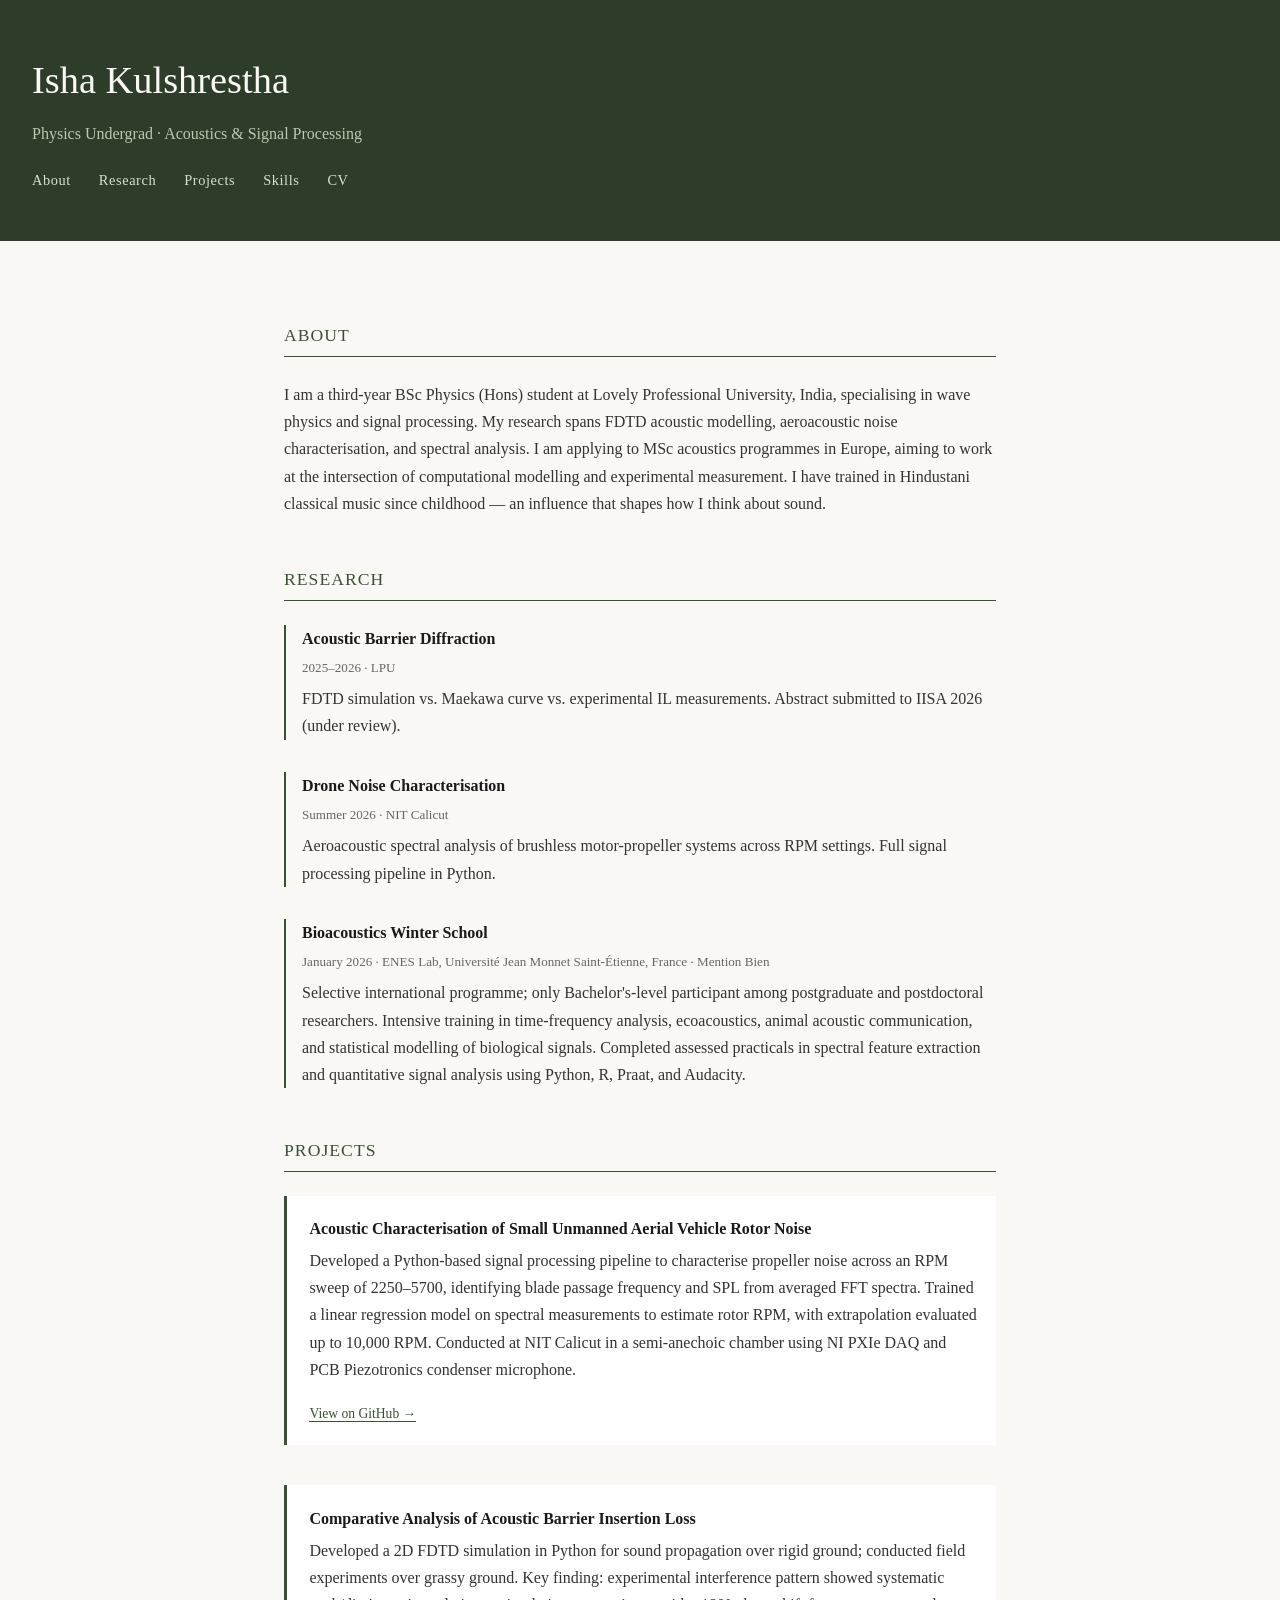
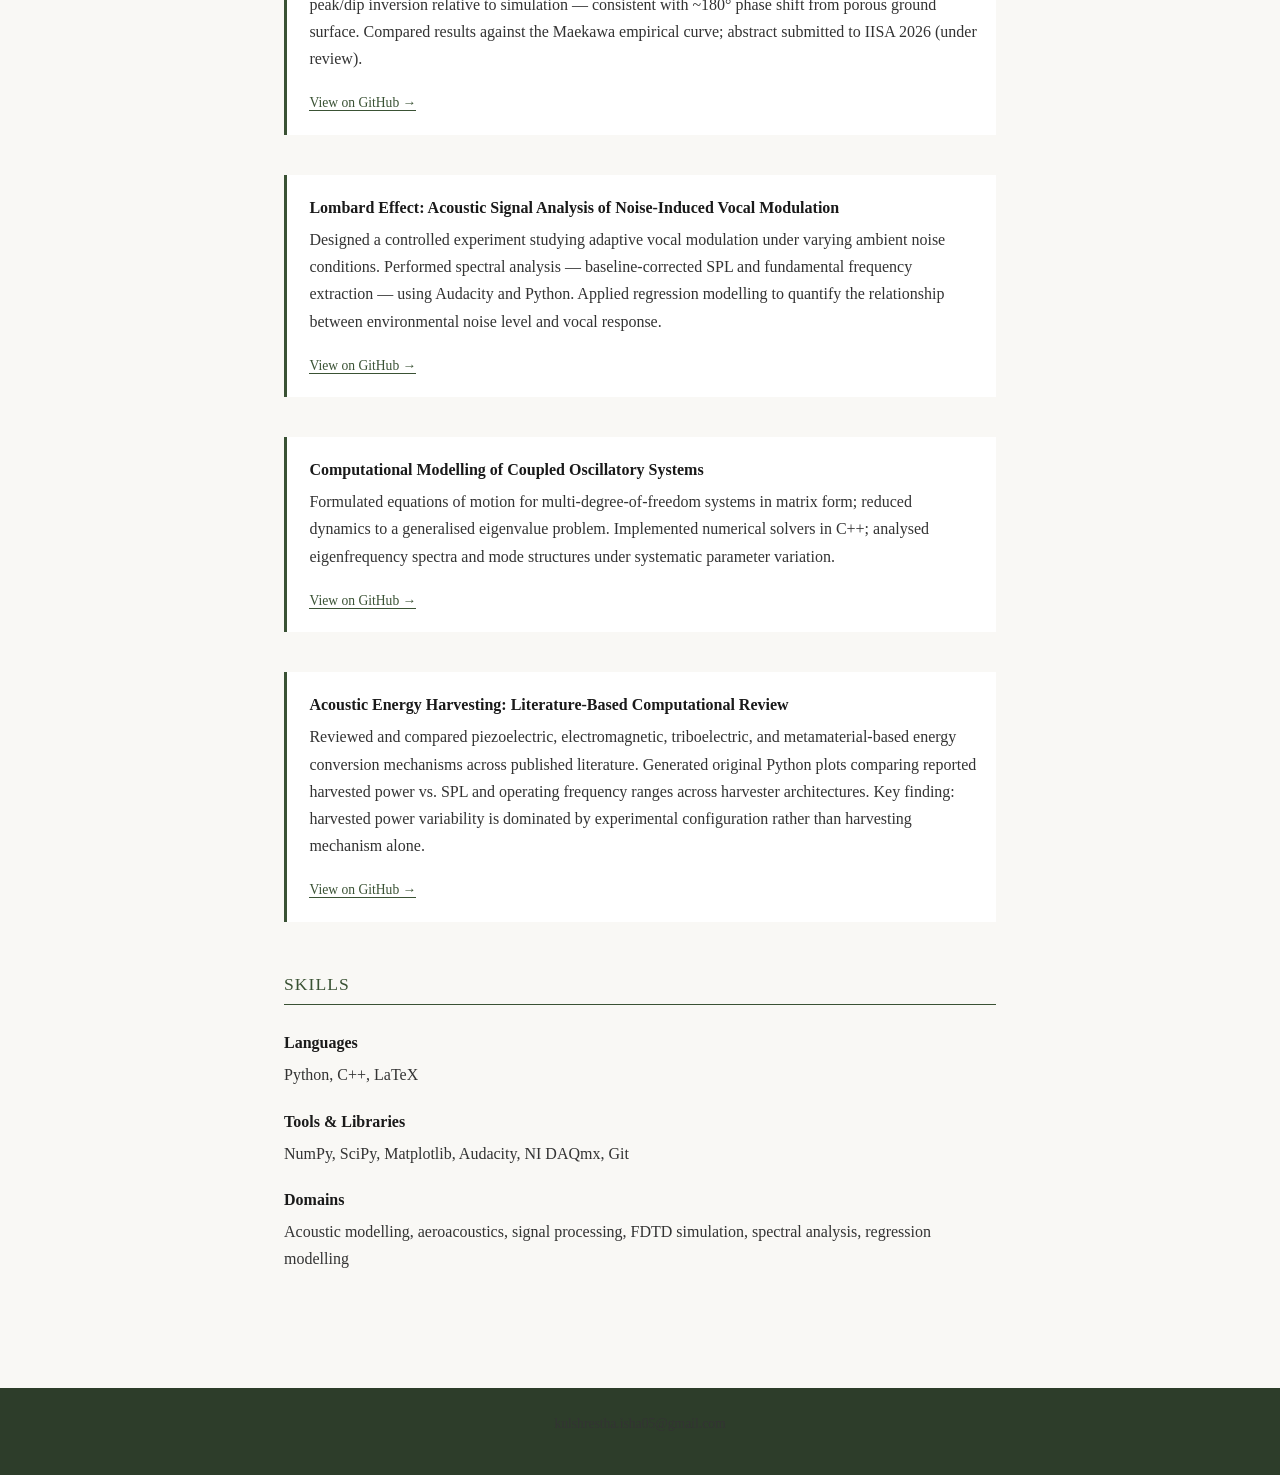
==== index.html @ 74740069 "initial portfolio" ====
<!DOCTYPE html>
<html lang="en">
<head>
  <meta charset="UTF-8">
  <meta name="viewport" content="width=device-width, initial-scale=1.0">
  <title>Isha Kulshrestha</title>
  <link rel="stylesheet" href="style.css">
</head>
<body>

  <header id="hero">
    <h1>Isha Kulshrestha</h1>
    <p>Physics Undergrad · Acoustics & Signal Processing</p>
    <nav>
      <a href="#about">About</a>
      <a href="#research">Research</a>
      <a href="#projects">Projects</a>
      <a href="#skills">Skills</a>
      <a href="assets/CV.pdf" target="_blank">CV</a>
    </nav>
  </header>

  <main>

    <section id="about">
      <h2>About</h2>
      <p>I am a third-year BSc Physics (Hons) student at Lovely Professional University, India, specialising in wave physics and signal processing. My research spans FDTD acoustic modelling, aeroacoustic noise characterisation, and spectral analysis. I am applying to MSc acoustics programmes in Europe, aiming to work at the intersection of computational modelling and experimental measurement. I have trained in Hindustani classical music since childhood — an influence that shapes how I think about sound.</p>
    </section>

    <section id="research">
      <h2>Research</h2>

      <div class="research-item">
        <h3>Acoustic Barrier Diffraction</h3>
        <p class="meta">2025–2026 · LPU</p>
        <p>FDTD simulation vs. Maekawa curve vs. experimental IL measurements. Abstract submitted to IISA 2026 (under review).</p>
      </div>

      <div class="research-item">
        <h3>Drone Noise Characterisation</h3>
        <p class="meta">Summer 2026 · NIT Calicut</p>
        <p>Aeroacoustic spectral analysis of brushless motor-propeller systems across RPM settings. Full signal processing pipeline in Python.</p>
      </div>

      <div class="research-item">
        <h3>Bioacoustics Winter School</h3>
        <p class="meta">January 2026 · ENES Lab, Université Jean Monnet Saint-Étienne, France · Mention Bien</p>
        <p>Selective international programme; only Bachelor's-level participant among postgraduate and postdoctoral researchers. Intensive training in time-frequency analysis, ecoacoustics, animal acoustic communication, and statistical modelling of biological signals. Completed assessed practicals in spectral feature extraction and quantitative signal analysis using Python, R, Praat, and Audacity.</p>
      </div>

    </section>

    <section id="projects">
      <h2>Projects</h2>

      <div class="project-card">
        <h3>Acoustic Characterisation of Small Unmanned Aerial Vehicle Rotor Noise</h3>
        <p>Developed a Python-based signal processing pipeline to characterise propeller noise across an RPM sweep of 2250–5700, identifying blade passage frequency and SPL from averaged FFT spectra. Trained a linear regression model on spectral measurements to estimate rotor RPM, with extrapolation evaluated up to 10,000 RPM. Conducted at NIT Calicut in a semi-anechoic chamber using NI PXIe DAQ and PCB Piezotronics condenser microphone.</p>
        <a href="https://github.com/IshaK-2006/drone_noise_assessment" target="_blank">View on GitHub →</a>
      </div>

      <div class="project-card">
        <h3>Comparative Analysis of Acoustic Barrier Insertion Loss</h3>
        <p>Developed a 2D FDTD simulation in Python for sound propagation over rigid ground; conducted field experiments over grassy ground. Key finding: experimental interference pattern showed systematic peak/dip inversion relative to simulation — consistent with ~180° phase shift from porous ground surface. Compared results against the Maekawa empirical curve; abstract submitted to IISA 2026 (under review).</p>
        <a href="https://github.com/IshaK-2006/Acoustic-Barrier-Diffraction" target="_blank">View on GitHub →</a>
      </div>

      <div class="project-card">
        <h3>Lombard Effect: Acoustic Signal Analysis of Noise-Induced Vocal Modulation</h3>
        <p>Designed a controlled experiment studying adaptive vocal modulation under varying ambient noise conditions. Performed spectral analysis — baseline-corrected SPL and fundamental frequency extraction — using Audacity and Python. Applied regression modelling to quantify the relationship between environmental noise level and vocal response.</p>
        <a href="https://github.com/IshaK-2006/lombard-effect" target="_blank">View on GitHub →</a>
      </div>

      <div class="project-card">
        <h3>Computational Modelling of Coupled Oscillatory Systems</h3>
        <p>Formulated equations of motion for multi-degree-of-freedom systems in matrix form; reduced dynamics to a generalised eigenvalue problem. Implemented numerical solvers in C++; analysed eigenfrequency spectra and mode structures under systematic parameter variation.</p>
        <a href="https://github.com/IshaK-2006/small_oscillations" target="_blank">View on GitHub →</a>
      </div>

      <div class="project-card">
        <h3>Acoustic Energy Harvesting: Literature-Based Computational Review</h3>
        <p>Reviewed and compared piezoelectric, electromagnetic, triboelectric, and metamaterial-based energy conversion mechanisms across published literature. Generated original Python plots comparing reported harvested power vs. SPL and operating frequency ranges across harvester architectures. Key finding: harvested power variability is dominated by experimental configuration rather than harvesting mechanism alone.</p>
        <a href="https://github.com/IshaK-2006/acoustic_energy_harvesting" target="_blank">View on GitHub →</a>
      </div>

    </section>

    <section id="skills">
      <h2>Skills</h2>

      <div class="skill-group">
        <h3>Languages</h3>
        <p>Python, C++, LaTeX</p>
      </div>

      <div class="skill-group">
        <h3>Tools & Libraries</h3>
        <p>NumPy, SciPy, Matplotlib, Audacity, NI DAQmx, Git</p>
      </div>

      <div class="skill-group">
        <h3>Domains</h3>
        <p>Acoustic modelling, aeroacoustics, signal processing, FDTD simulation, spectral analysis, regression modelling</p>
      </div>

    </section>

  </main>

  <footer id="contact">
    <p>kulshrestha.isha05@gmail.com</p>
  </footer>

</body>
</html>
---- style.css ----
* {
  margin: 0;
  padding: 0;
  box-sizing: border-box;
}

body {
  font-family: 'Georgia', serif;
  color: #1a1a1a;
  background-color: #f9f8f5;
  line-height: 1.7;
}

/* HERO */
header#hero {
  background-color: #2d3d2a;
  color: #f9f8f5;
  padding: 3rem 2rem;
}

header#hero h1 {
  font-size: 2.4rem;
  font-weight: normal;
  margin-bottom: 0.4rem;
  color: #f9f8f5;
}

header#hero p {
  color: #b8c9b0;
  font-size: 1rem;
  margin-bottom: 1.2rem;
}

nav a {
  margin-right: 1.5rem;
  text-decoration: none;
  color: #d4e2cc;
  font-size: 0.9rem;
  letter-spacing: 0.04em;
}

nav a:hover {
  color: #ffffff;
}

/* MAIN CONTENT */
main {
  max-width: 760px;
  margin: 0 auto;
  padding: 2rem 1.5rem;
}

h2 {
  font-size: 1.1rem;
  font-weight: normal;
  color: #3a5234;
  letter-spacing: 0.06em;
  text-transform: uppercase;
  margin-bottom: 1.5rem;
  margin-top: 3rem;
  padding-bottom: 0.3rem;
  border-bottom: 1px solid #3a5234;
}

h3 {
  font-size: 1rem;
  font-weight: bold;
  color: #1a1a1a;
  margin-bottom: 0.3rem;
}

p {
  color: #333;
  margin-bottom: 1rem;
}

/* RESEARCH */
.research-item {
  margin-bottom: 2rem;
  padding-left: 1rem;
  border-left: 2px solid #3a5234;
}

.meta {
  font-size: 0.82rem;
  color: #666;
  margin-bottom: 0.4rem;
}

/* PROJECTS */
.project-card {
  margin-bottom: 2.5rem;
  padding: 1.2rem 1.2rem 1.2rem 1.4rem;
  border-left: 3px solid #3a5234;
  background-color: #ffffff;
}

.project-card a {
  font-size: 0.85rem;
  color: #3a5234;
  text-decoration: none;
  border-bottom: 1px solid #3a5234;
}

.project-card a:hover {
  color: #2d3d2a;
}

/* SKILLS */
.skill-group {
  margin-bottom: 1.2rem;
}

/* FOOTER */
footer {
  background-color: #2d3d2a;
  color: #b8c9b0;
  text-align: center;
  padding: 1.5rem;
  font-size: 0.85rem;
  margin-top: 4rem;
}

footer a {
  color: #d4e2cc;
  text-decoration: none;
}
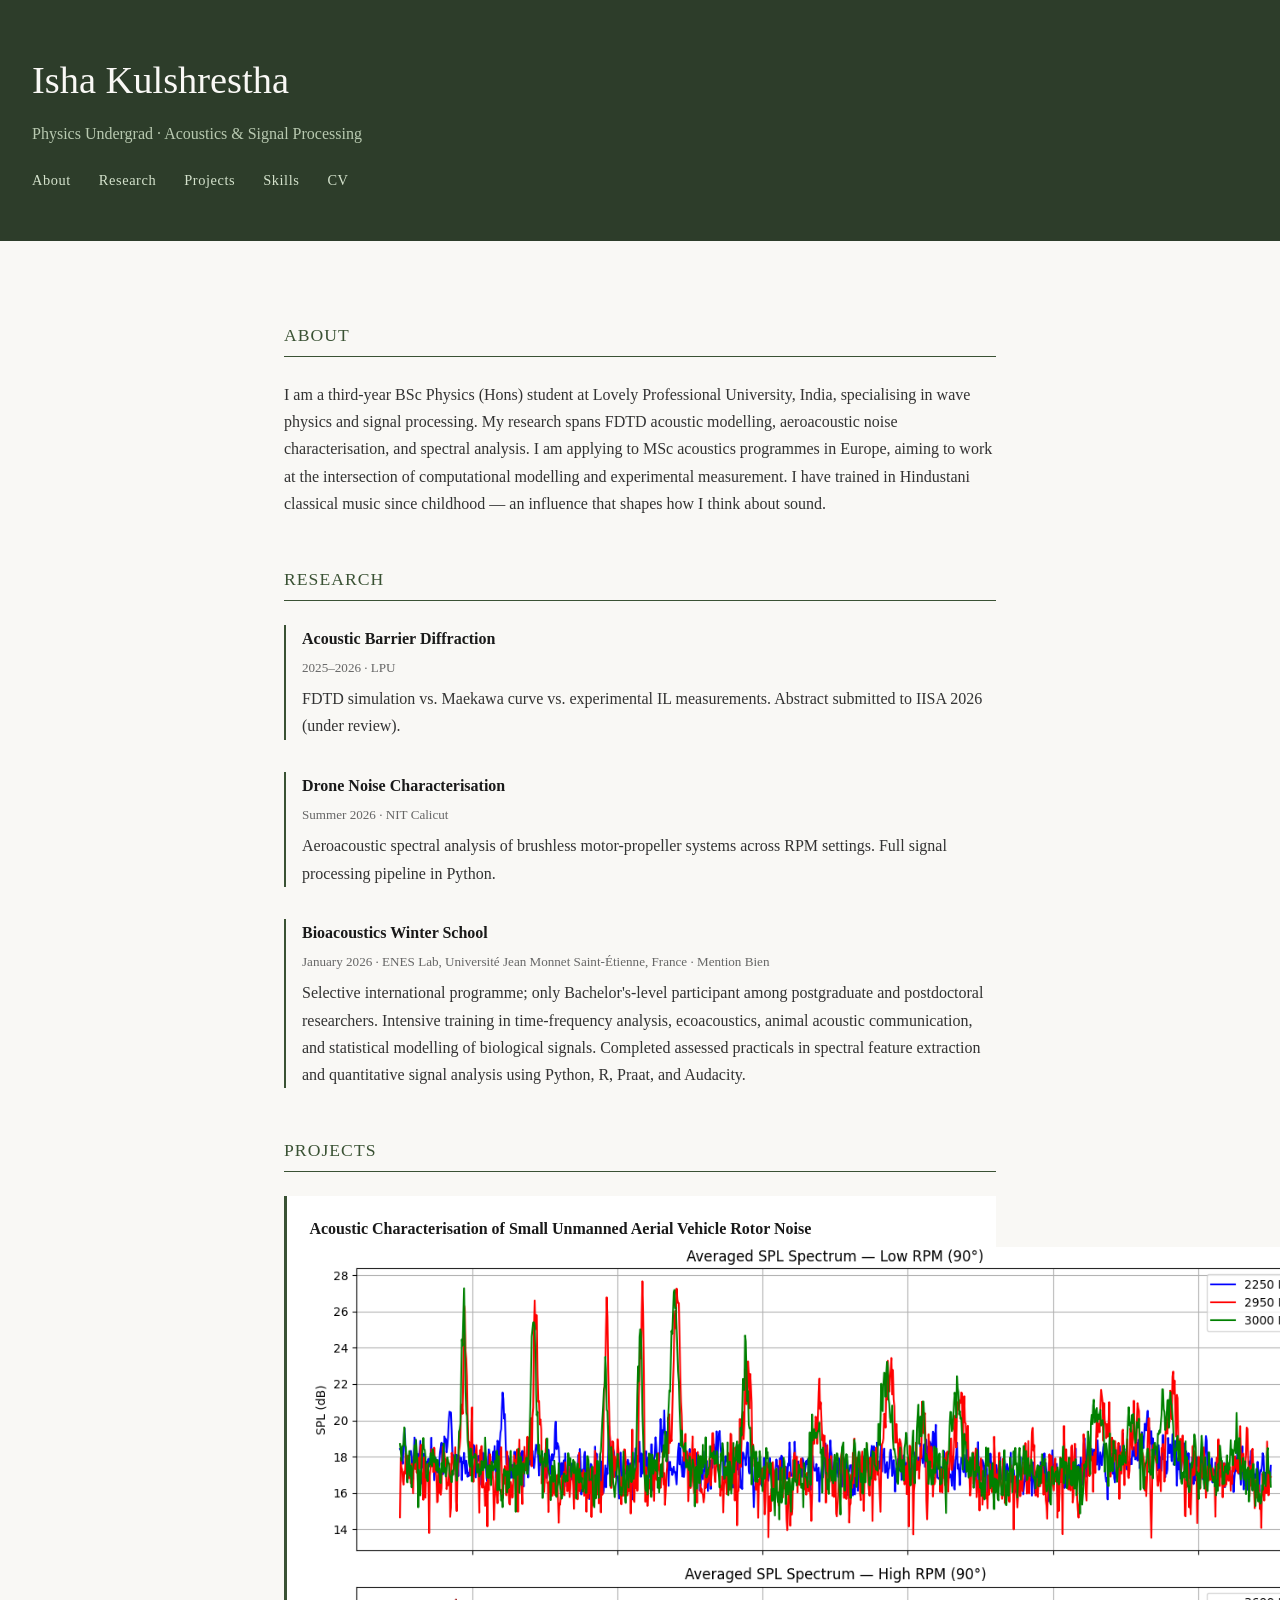
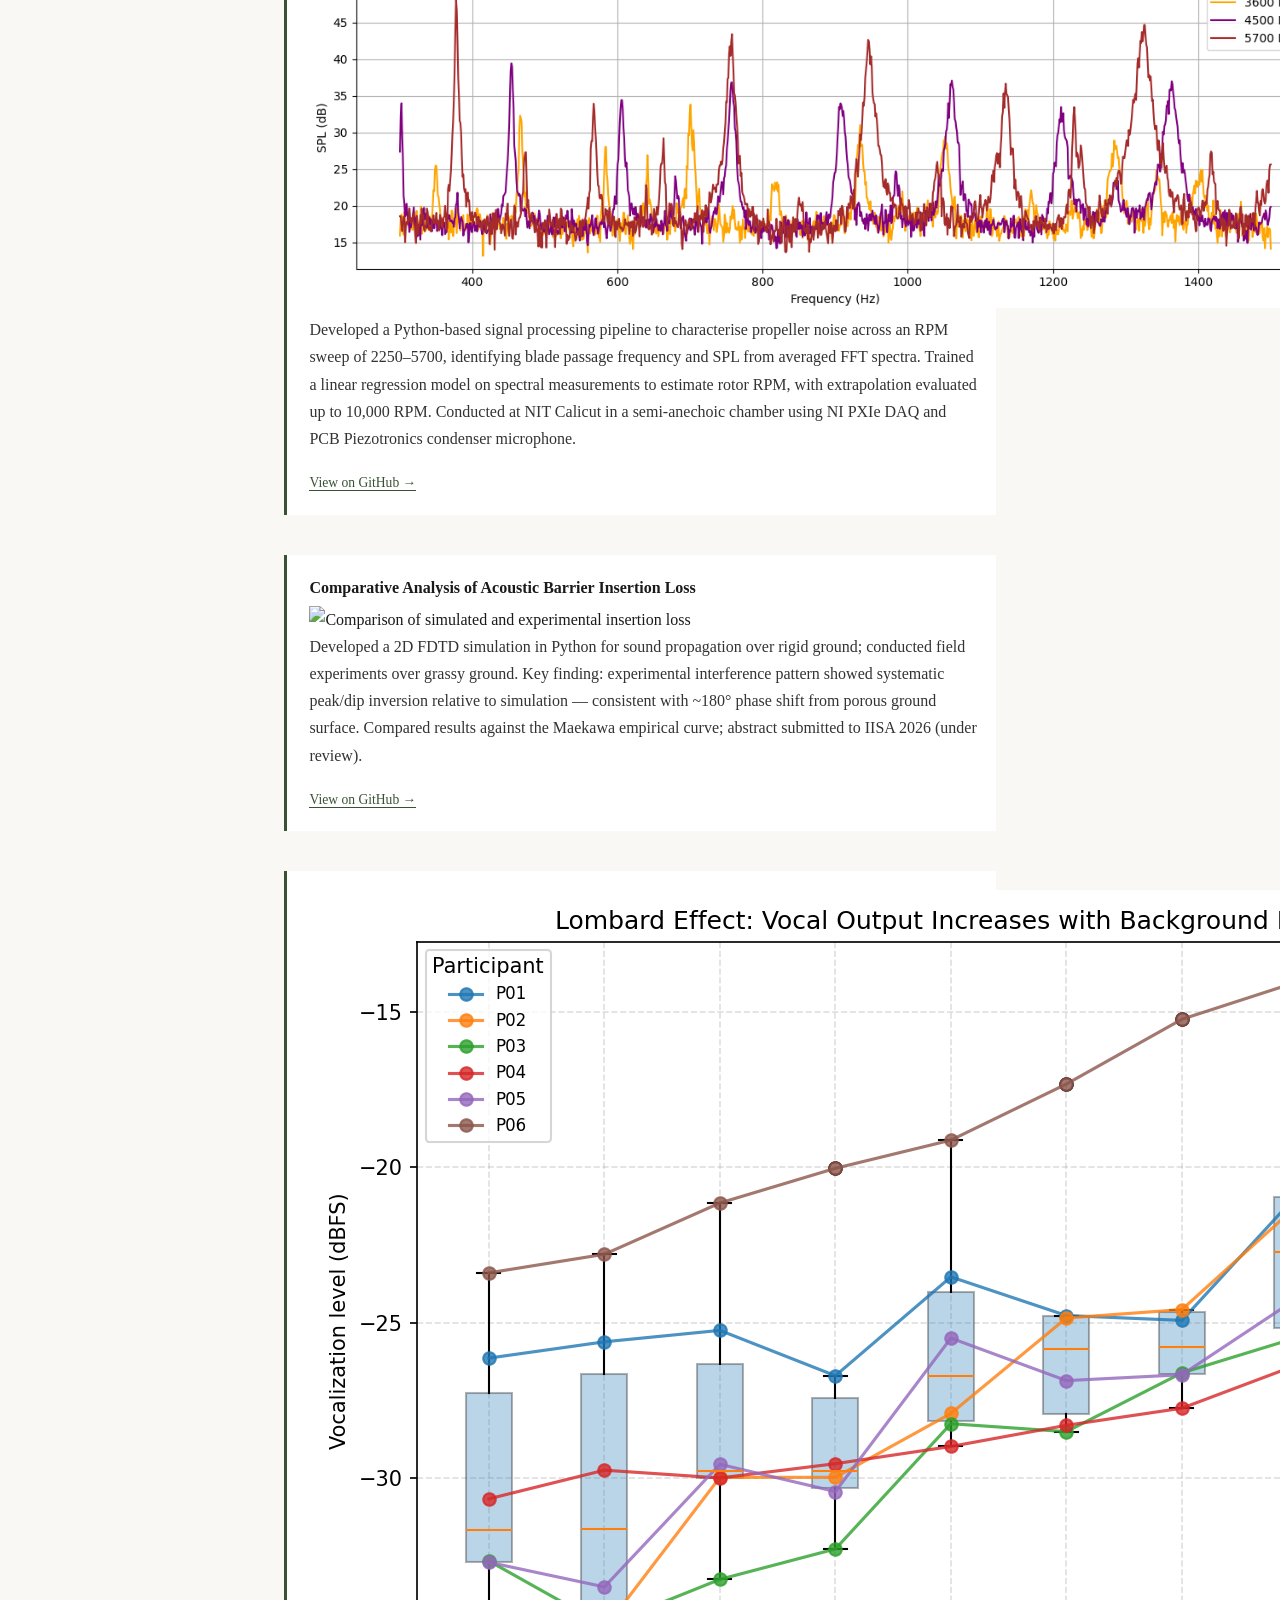
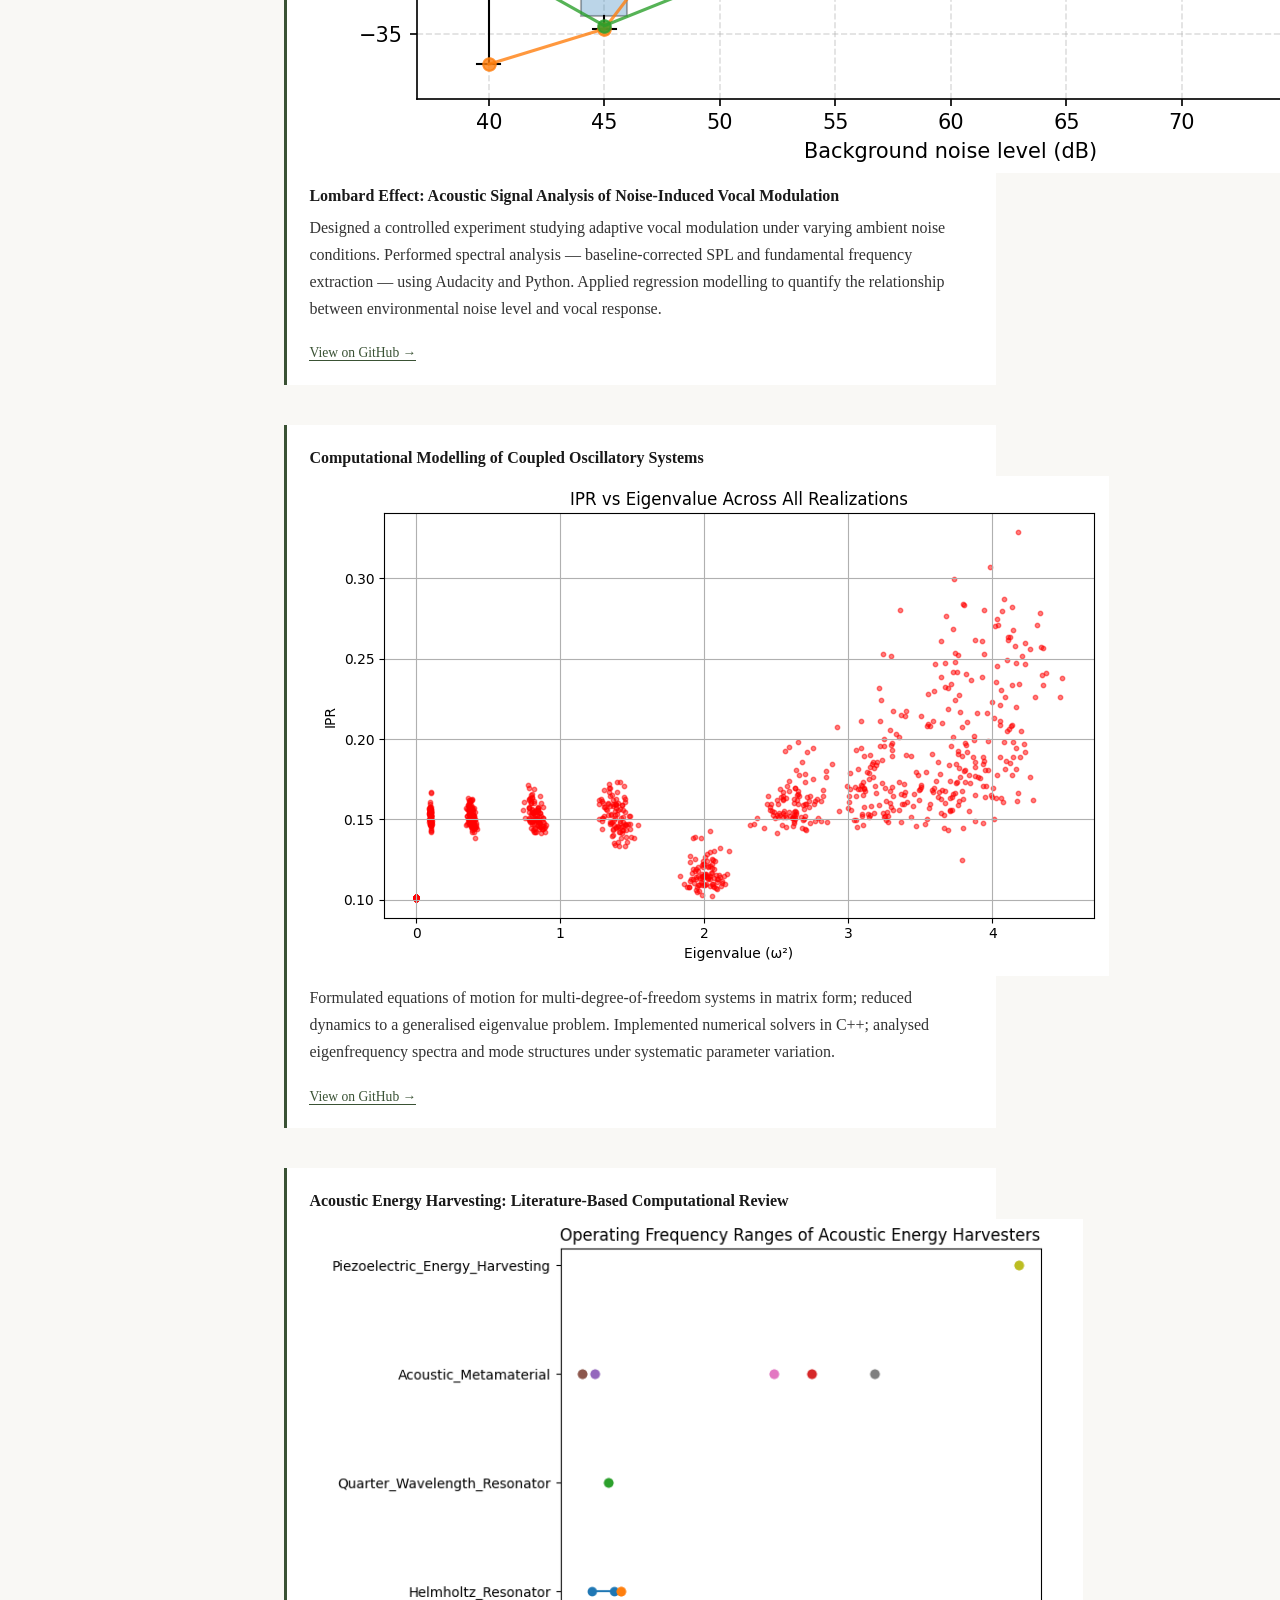
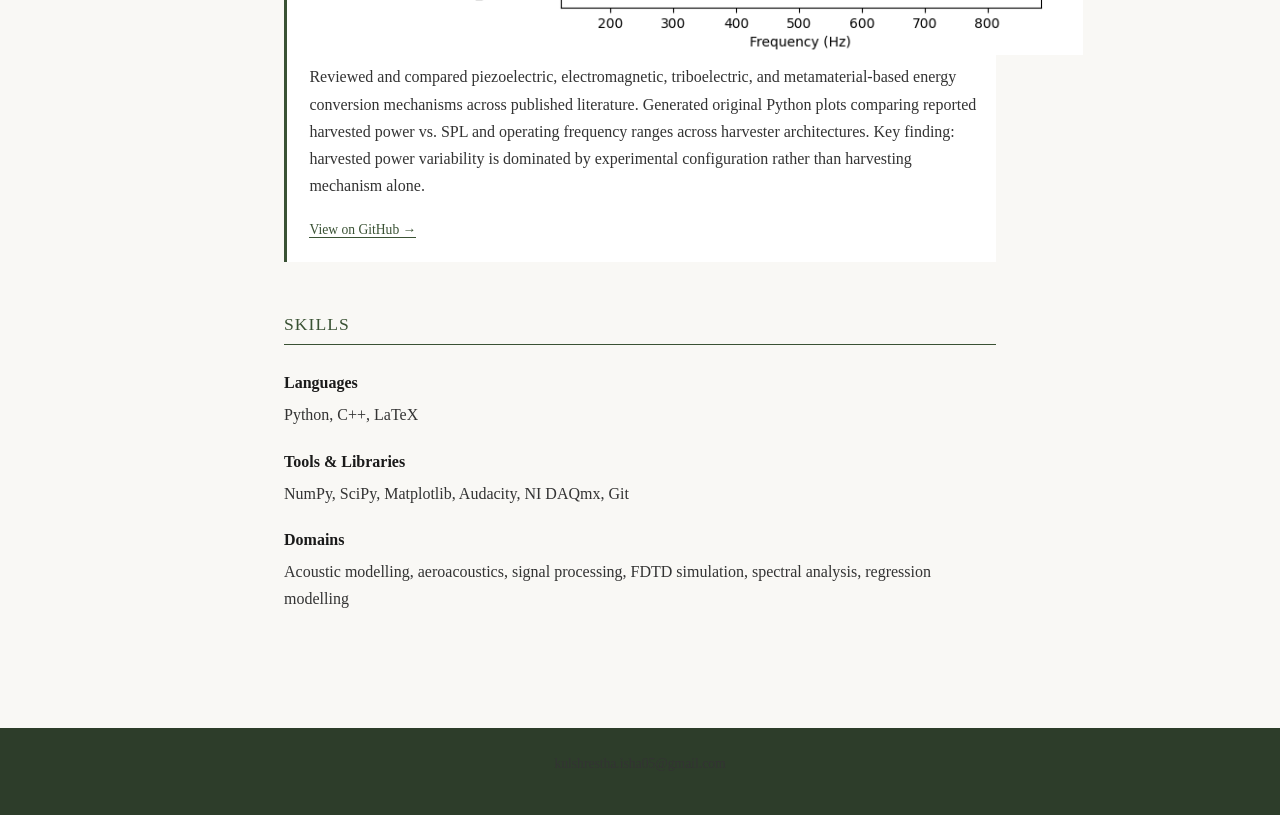
==== commit 14ad488a: "add project figures" ====
--- a/index.html
+++ b/index.html
@@ -55,17 +55,20 @@
 
       <div class="project-card">
         <h3>Acoustic Characterisation of Small Unmanned Aerial Vehicle Rotor Noise</h3>
+        <img src="assets/drone_spectrum.png" alt="Averaged SPL spectrum across RPM sweep" class="project-img">
         <p>Developed a Python-based signal processing pipeline to characterise propeller noise across an RPM sweep of 2250–5700, identifying blade passage frequency and SPL from averaged FFT spectra. Trained a linear regression model on spectral measurements to estimate rotor RPM, with extrapolation evaluated up to 10,000 RPM. Conducted at NIT Calicut in a semi-anechoic chamber using NI PXIe DAQ and PCB Piezotronics condenser microphone.</p>
         <a href="https://github.com/IshaK-2006/drone_noise_assessment" target="_blank">View on GitHub →</a>
       </div>
 
       <div class="project-card">
         <h3>Comparative Analysis of Acoustic Barrier Insertion Loss</h3>
+        <img src="assets/ barrier_diffraction.png" alt="Comparison of simulated and experimental insertion loss" class="project-img">
         <p>Developed a 2D FDTD simulation in Python for sound propagation over rigid ground; conducted field experiments over grassy ground. Key finding: experimental interference pattern showed systematic peak/dip inversion relative to simulation — consistent with ~180° phase shift from porous ground surface. Compared results against the Maekawa empirical curve; abstract submitted to IISA 2026 (under review).</p>
         <a href="https://github.com/IshaK-2006/Acoustic-Barrier-Diffraction" target="_blank">View on GitHub →</a>
       </div>
 
       <div class="project-card">
+        <img src="assets/lombard_boxplot.png" alt="Vocalisation level vs. background noise level across participants" class="project-img">
         <h3>Lombard Effect: Acoustic Signal Analysis of Noise-Induced Vocal Modulation</h3>
         <p>Designed a controlled experiment studying adaptive vocal modulation under varying ambient noise conditions. Performed spectral analysis — baseline-corrected SPL and fundamental frequency extraction — using Audacity and Python. Applied regression modelling to quantify the relationship between environmental noise level and vocal response.</p>
         <a href="https://github.com/IshaK-2006/lombard-effect" target="_blank">View on GitHub →</a>
@@ -73,12 +76,15 @@
 
       <div class="project-card">
         <h3>Computational Modelling of Coupled Oscillatory Systems</h3>
+        <img src="assets/coupled_oscillations.png" alt="Inverse participation ratio vs. eigenvalue across realisations" class="project-img">
         <p>Formulated equations of motion for multi-degree-of-freedom systems in matrix form; reduced dynamics to a generalised eigenvalue problem. Implemented numerical solvers in C++; analysed eigenfrequency spectra and mode structures under systematic parameter variation.</p>
         <a href="https://github.com/IshaK-2006/small_oscillations" target="_blank">View on GitHub →</a>
       </div>
 
       <div class="project-card">
+        
         <h3>Acoustic Energy Harvesting: Literature-Based Computational Review</h3>
+        <img src="assets/energy_harvesting.png" alt="Operating frequency ranges of acoustic energy harvesting approaches" class="project-img">
         <p>Reviewed and compared piezoelectric, electromagnetic, triboelectric, and metamaterial-based energy conversion mechanisms across published literature. Generated original Python plots comparing reported harvested power vs. SPL and operating frequency ranges across harvester architectures. Key finding: harvested power variability is dominated by experimental configuration rather than harvesting mechanism alone.</p>
         <a href="https://github.com/IshaK-2006/acoustic_energy_harvesting" target="_blank">View on GitHub →</a>
       </div>
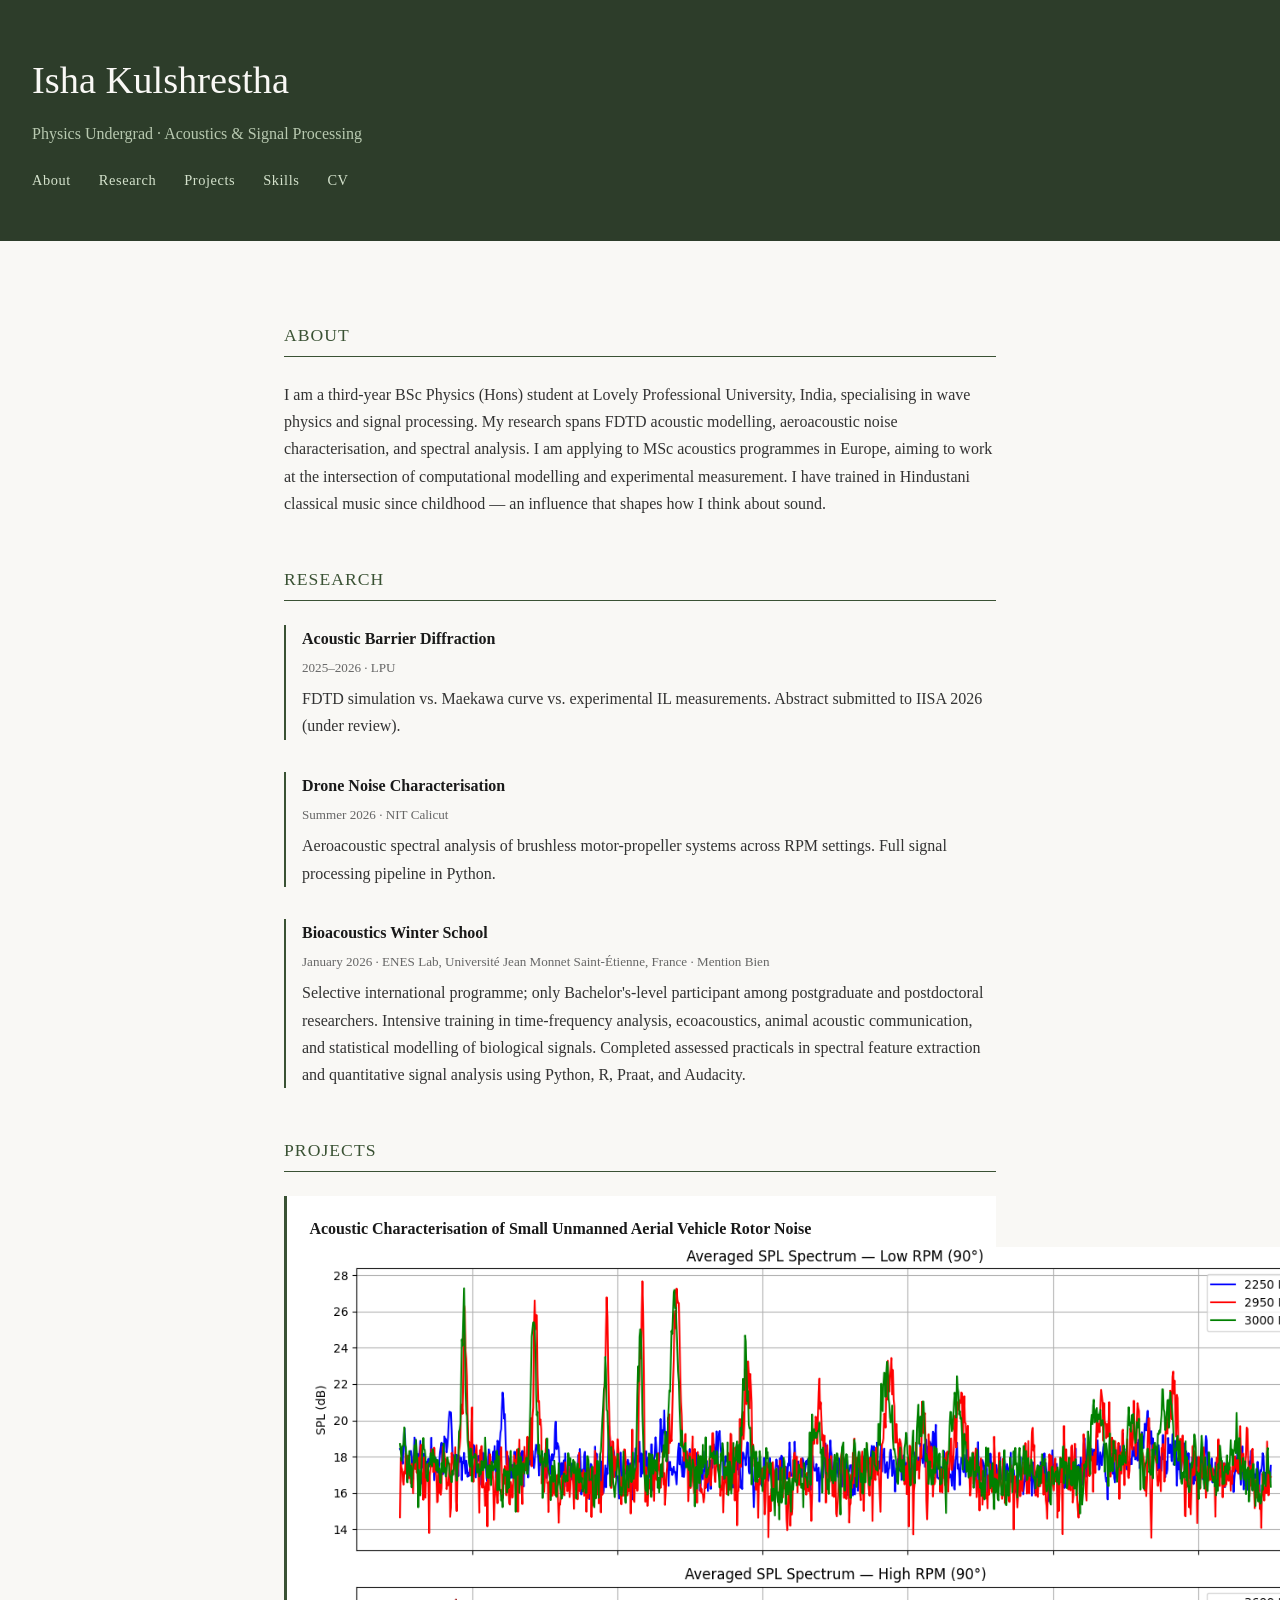
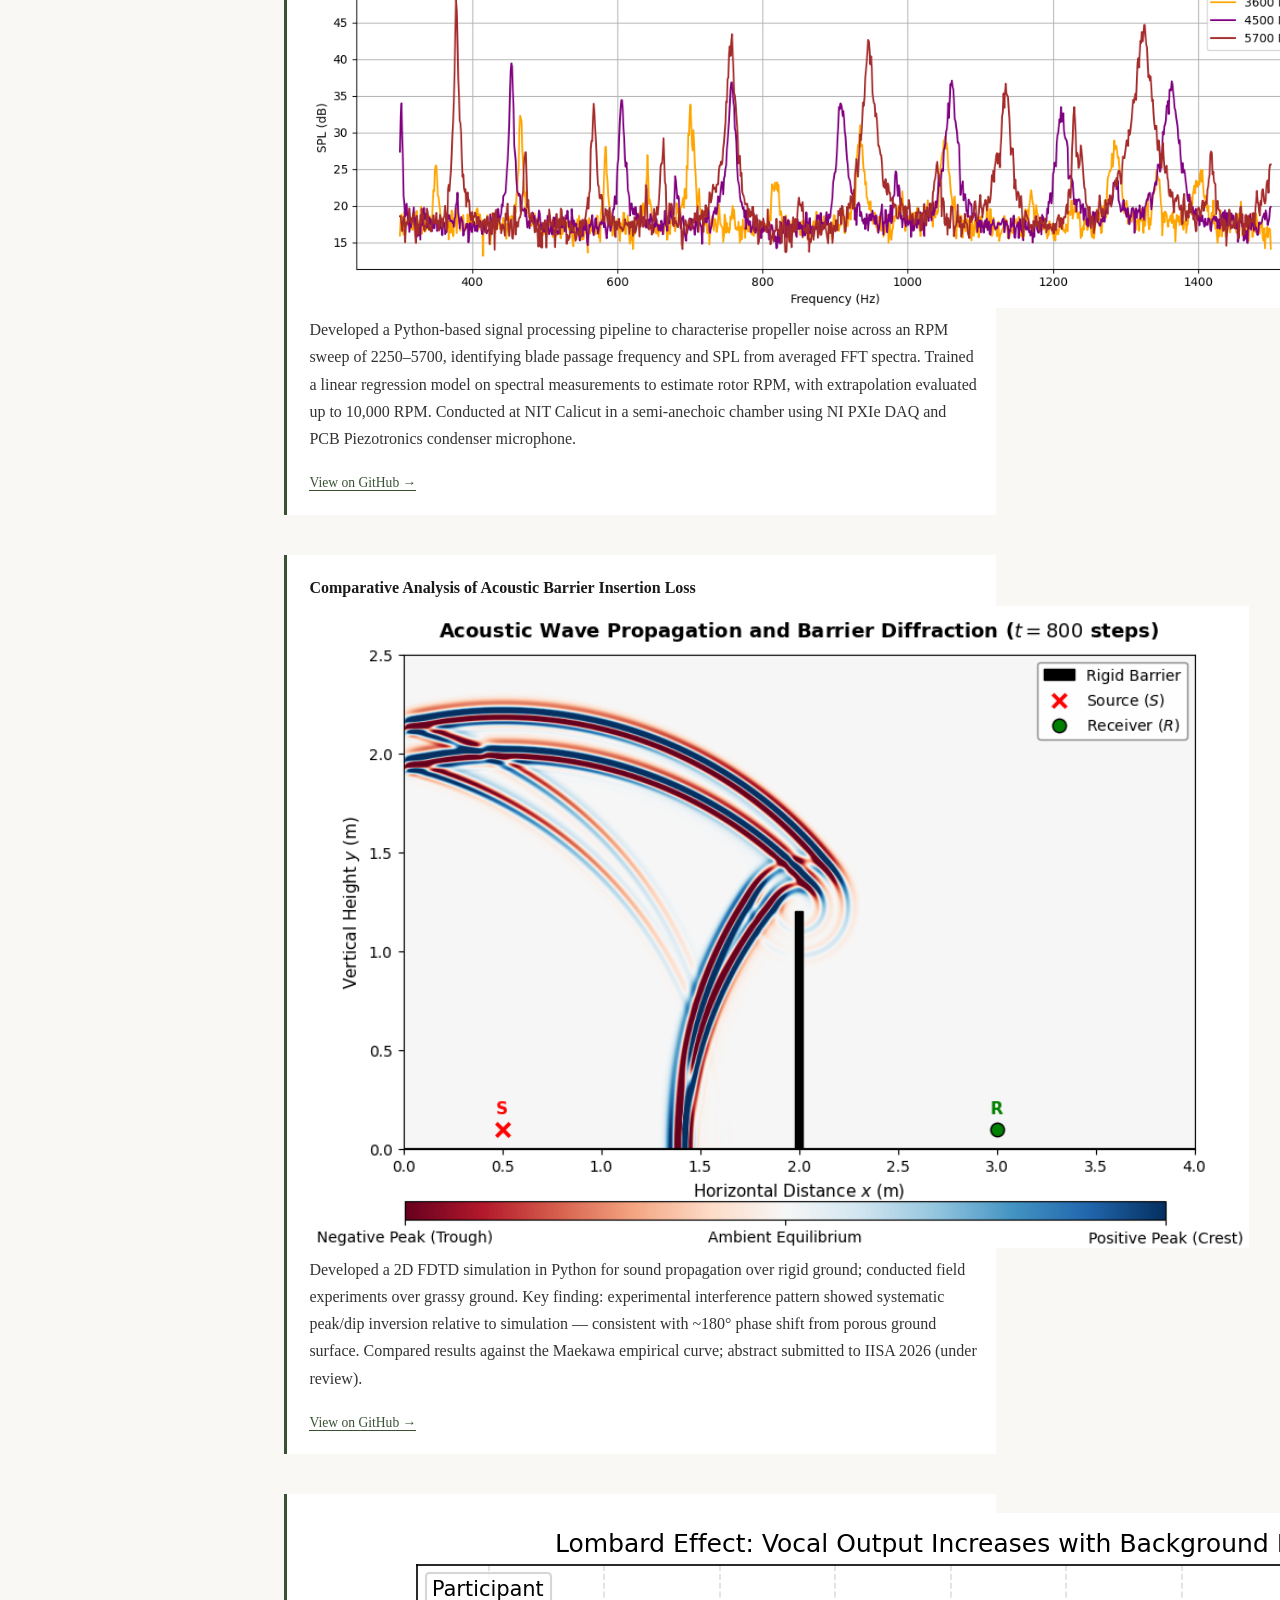
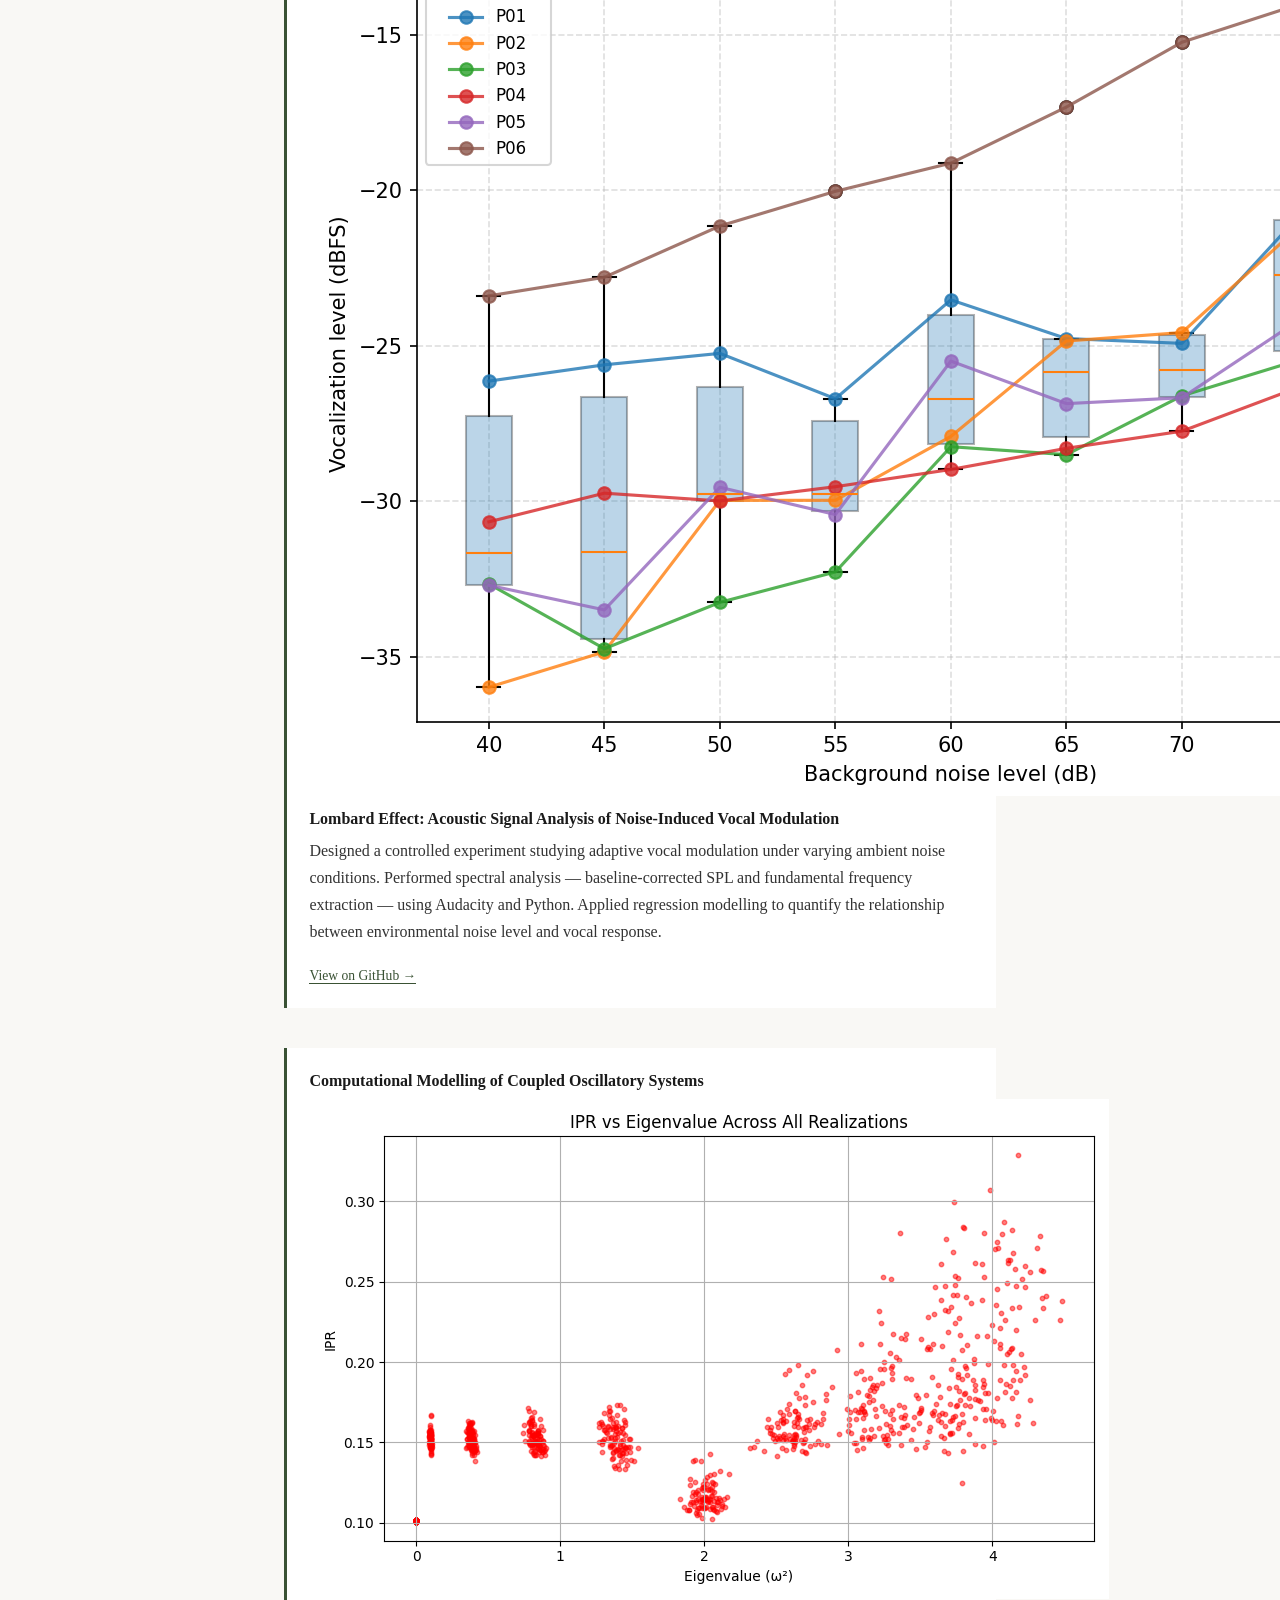
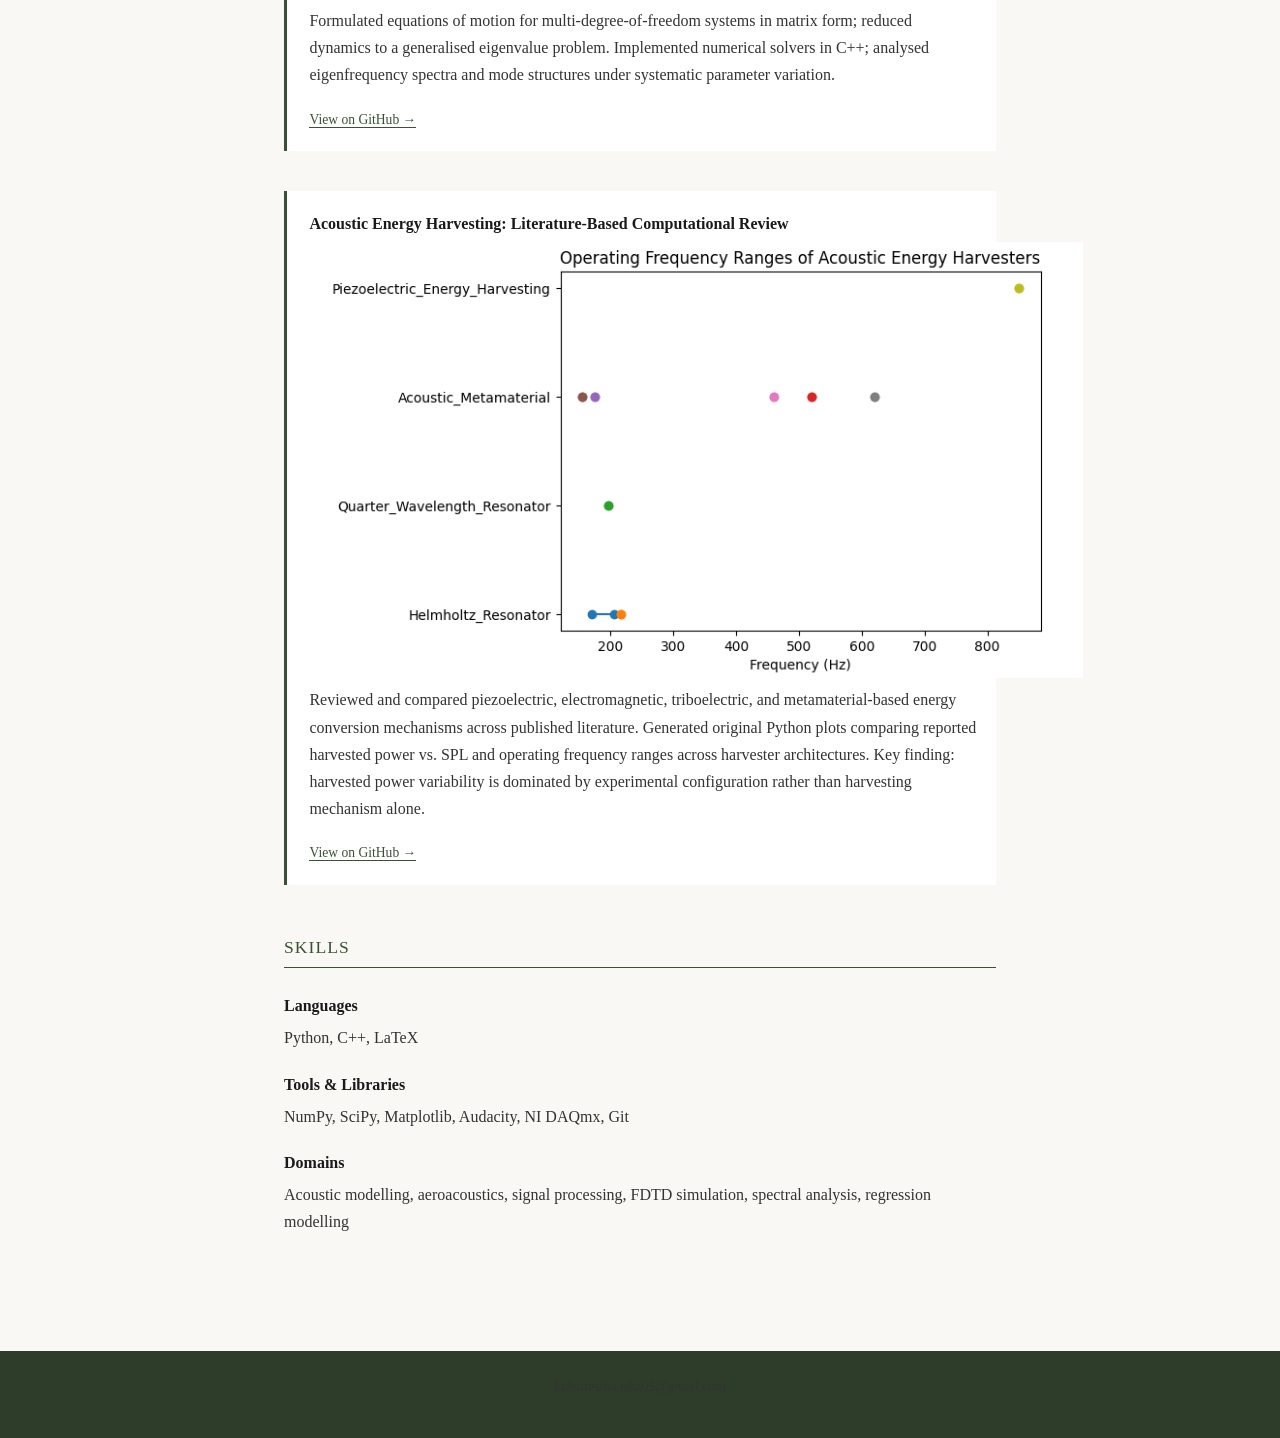
==== commit e55e6694: "correct figures path" ====
--- a/index.html
+++ b/index.html
@@ -62,7 +62,7 @@
 
       <div class="project-card">
         <h3>Comparative Analysis of Acoustic Barrier Insertion Loss</h3>
-        <img src="assets/ barrier_diffraction.png" alt="Comparison of simulated and experimental insertion loss" class="project-img">
+        <img src="assets/fdtd_diffraction.png" alt="Comparison of simulated and experimental insertion loss" class="project-img">
         <p>Developed a 2D FDTD simulation in Python for sound propagation over rigid ground; conducted field experiments over grassy ground. Key finding: experimental interference pattern showed systematic peak/dip inversion relative to simulation — consistent with ~180° phase shift from porous ground surface. Compared results against the Maekawa empirical curve; abstract submitted to IISA 2026 (under review).</p>
         <a href="https://github.com/IshaK-2006/Acoustic-Barrier-Diffraction" target="_blank">View on GitHub →</a>
       </div>
@@ -82,7 +82,6 @@
       </div>
 
       <div class="project-card">
-        
         <h3>Acoustic Energy Harvesting: Literature-Based Computational Review</h3>
         <img src="assets/energy_harvesting.png" alt="Operating frequency ranges of acoustic energy harvesting approaches" class="project-img">
         <p>Reviewed and compared piezoelectric, electromagnetic, triboelectric, and metamaterial-based energy conversion mechanisms across published literature. Generated original Python plots comparing reported harvested power vs. SPL and operating frequency ranges across harvester architectures. Key finding: harvested power variability is dominated by experimental configuration rather than harvesting mechanism alone.</p>
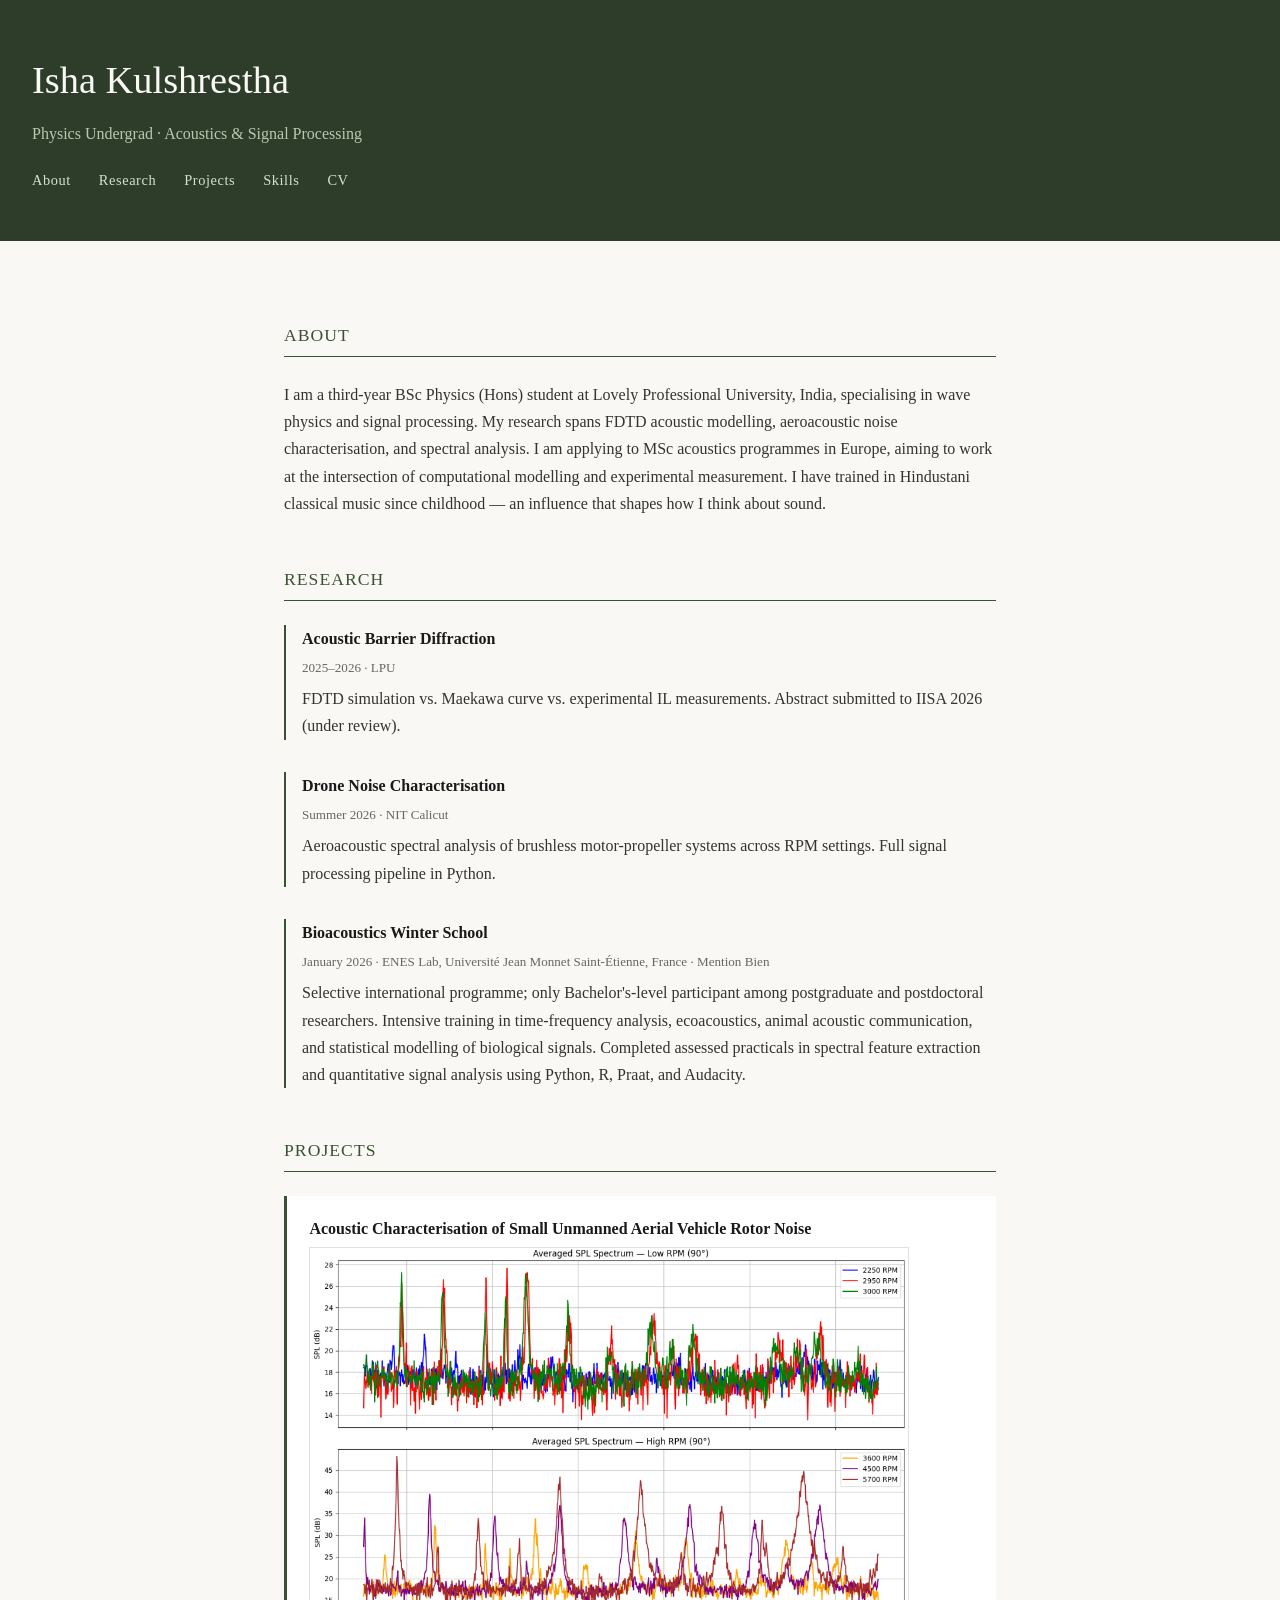
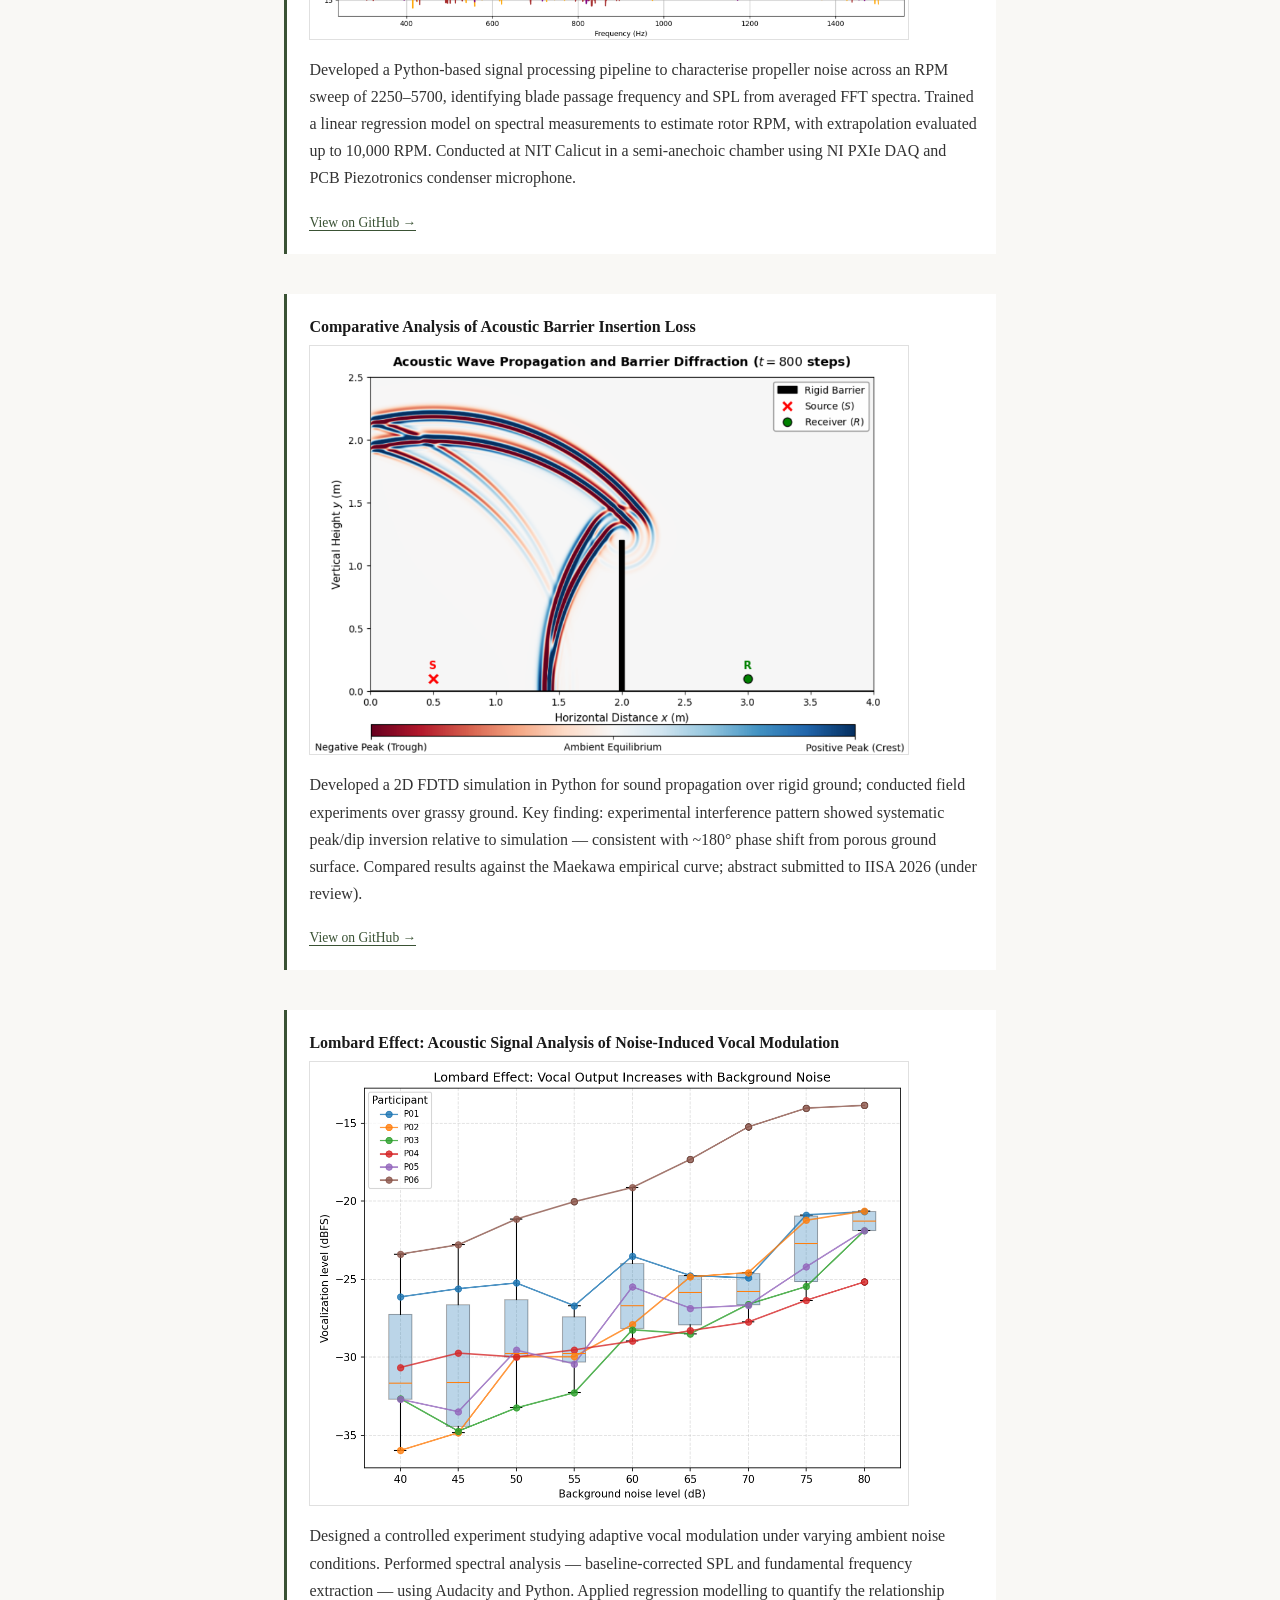
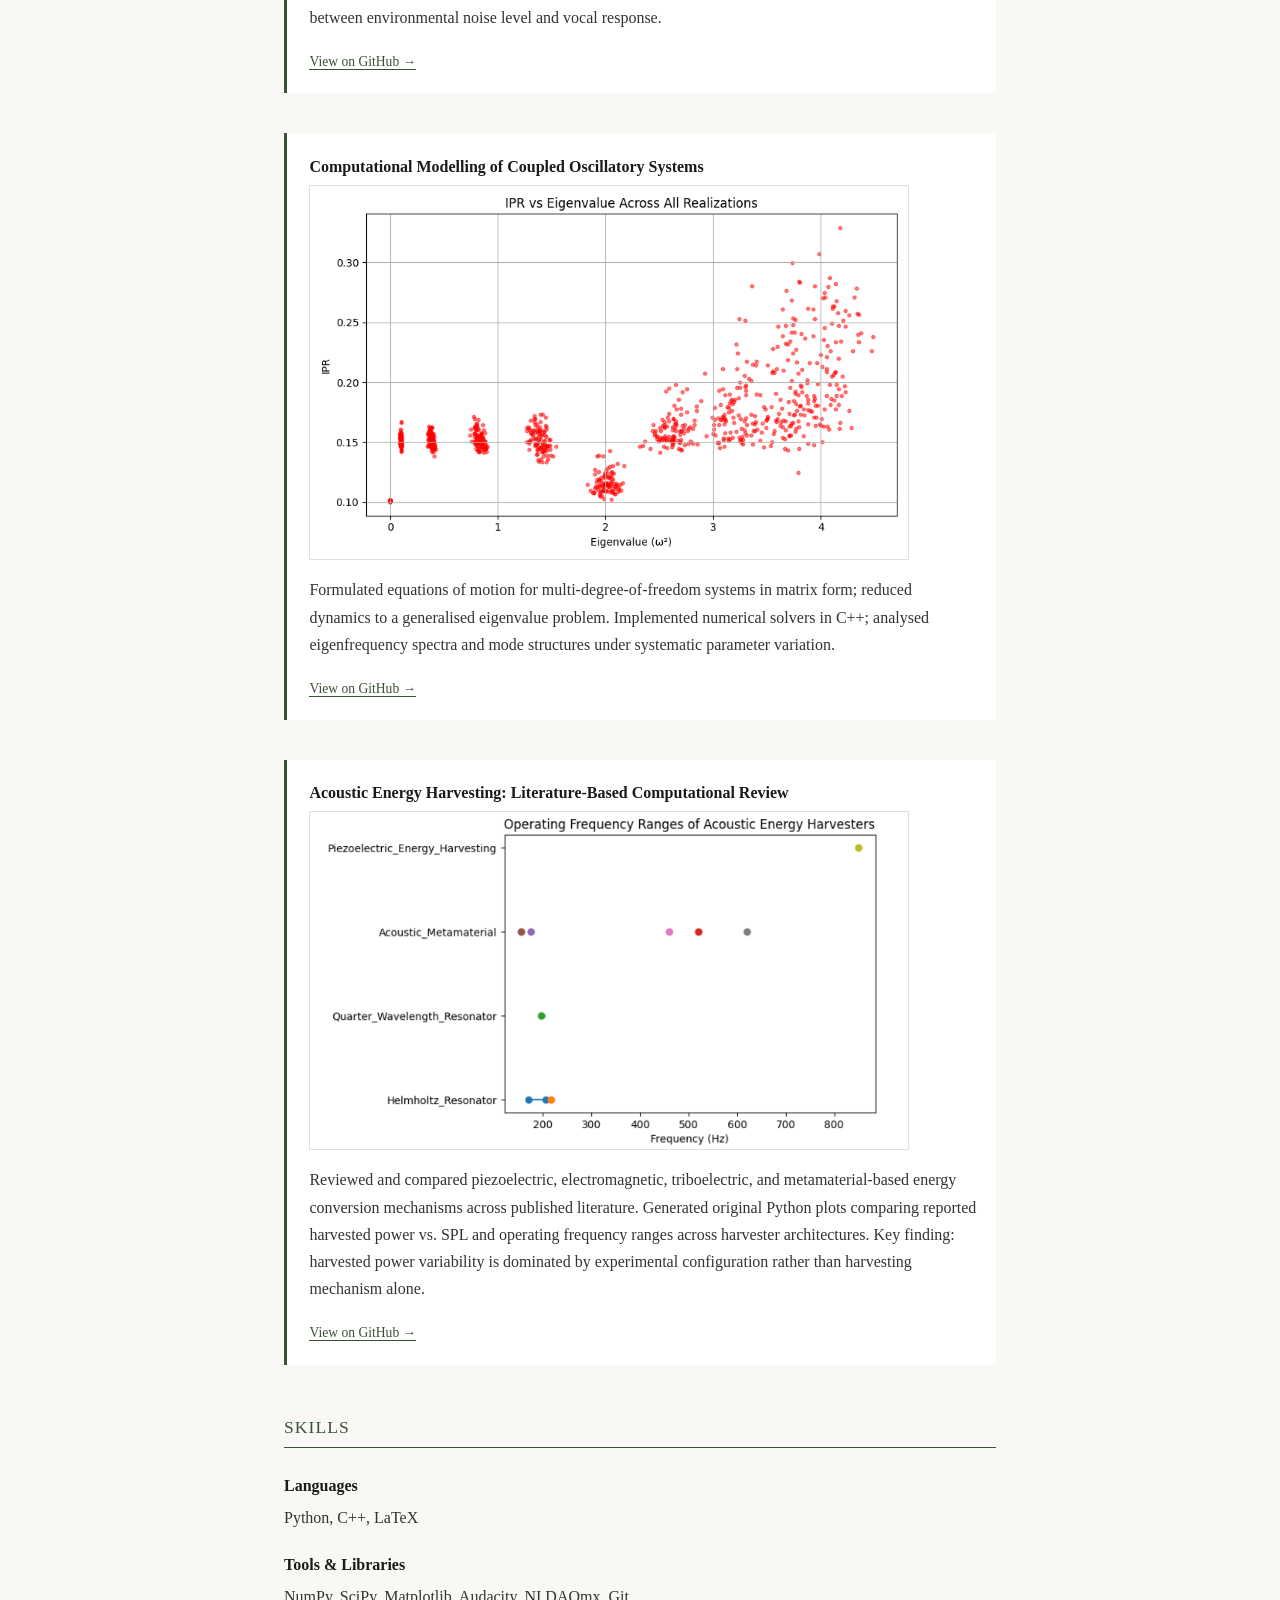
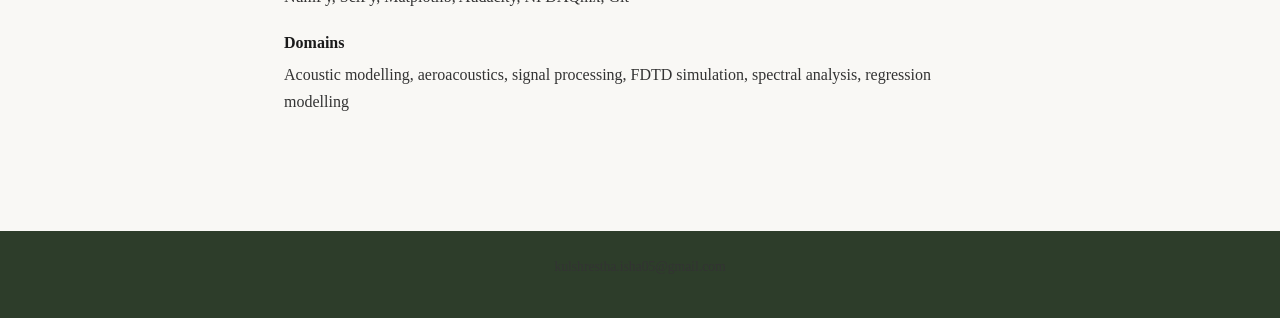
==== commit ed0aa6f7: "change image position" ====
--- a/index.html
+++ b/index.html
@@ -68,8 +68,8 @@
       </div>
 
       <div class="project-card">
+        <h3>Lombard Effect: Acoustic Signal Analysis of Noise-Induced Vocal Modulation</h3>
         <img src="assets/lombard_boxplot.png" alt="Vocalisation level vs. background noise level across participants" class="project-img">
-        <h3>Lombard Effect: Acoustic Signal Analysis of Noise-Induced Vocal Modulation</h3>
         <p>Designed a controlled experiment studying adaptive vocal modulation under varying ambient noise conditions. Performed spectral analysis — baseline-corrected SPL and fundamental frequency extraction — using Audacity and Python. Applied regression modelling to quantify the relationship between environmental noise level and vocal response.</p>
         <a href="https://github.com/IshaK-2006/lombard-effect" target="_blank">View on GitHub →</a>
       </div>
--- a/style.css
+++ b/style.css
@@ -124,4 +124,11 @@
 footer a {
   color: #d4e2cc;
   text-decoration: none;
+}
+.project-img {
+  width: 100%;
+  max-width: 600px;
+  display: block;
+  margin-bottom: 1rem;
+  border: 1px solid #e0e0e0;
 }
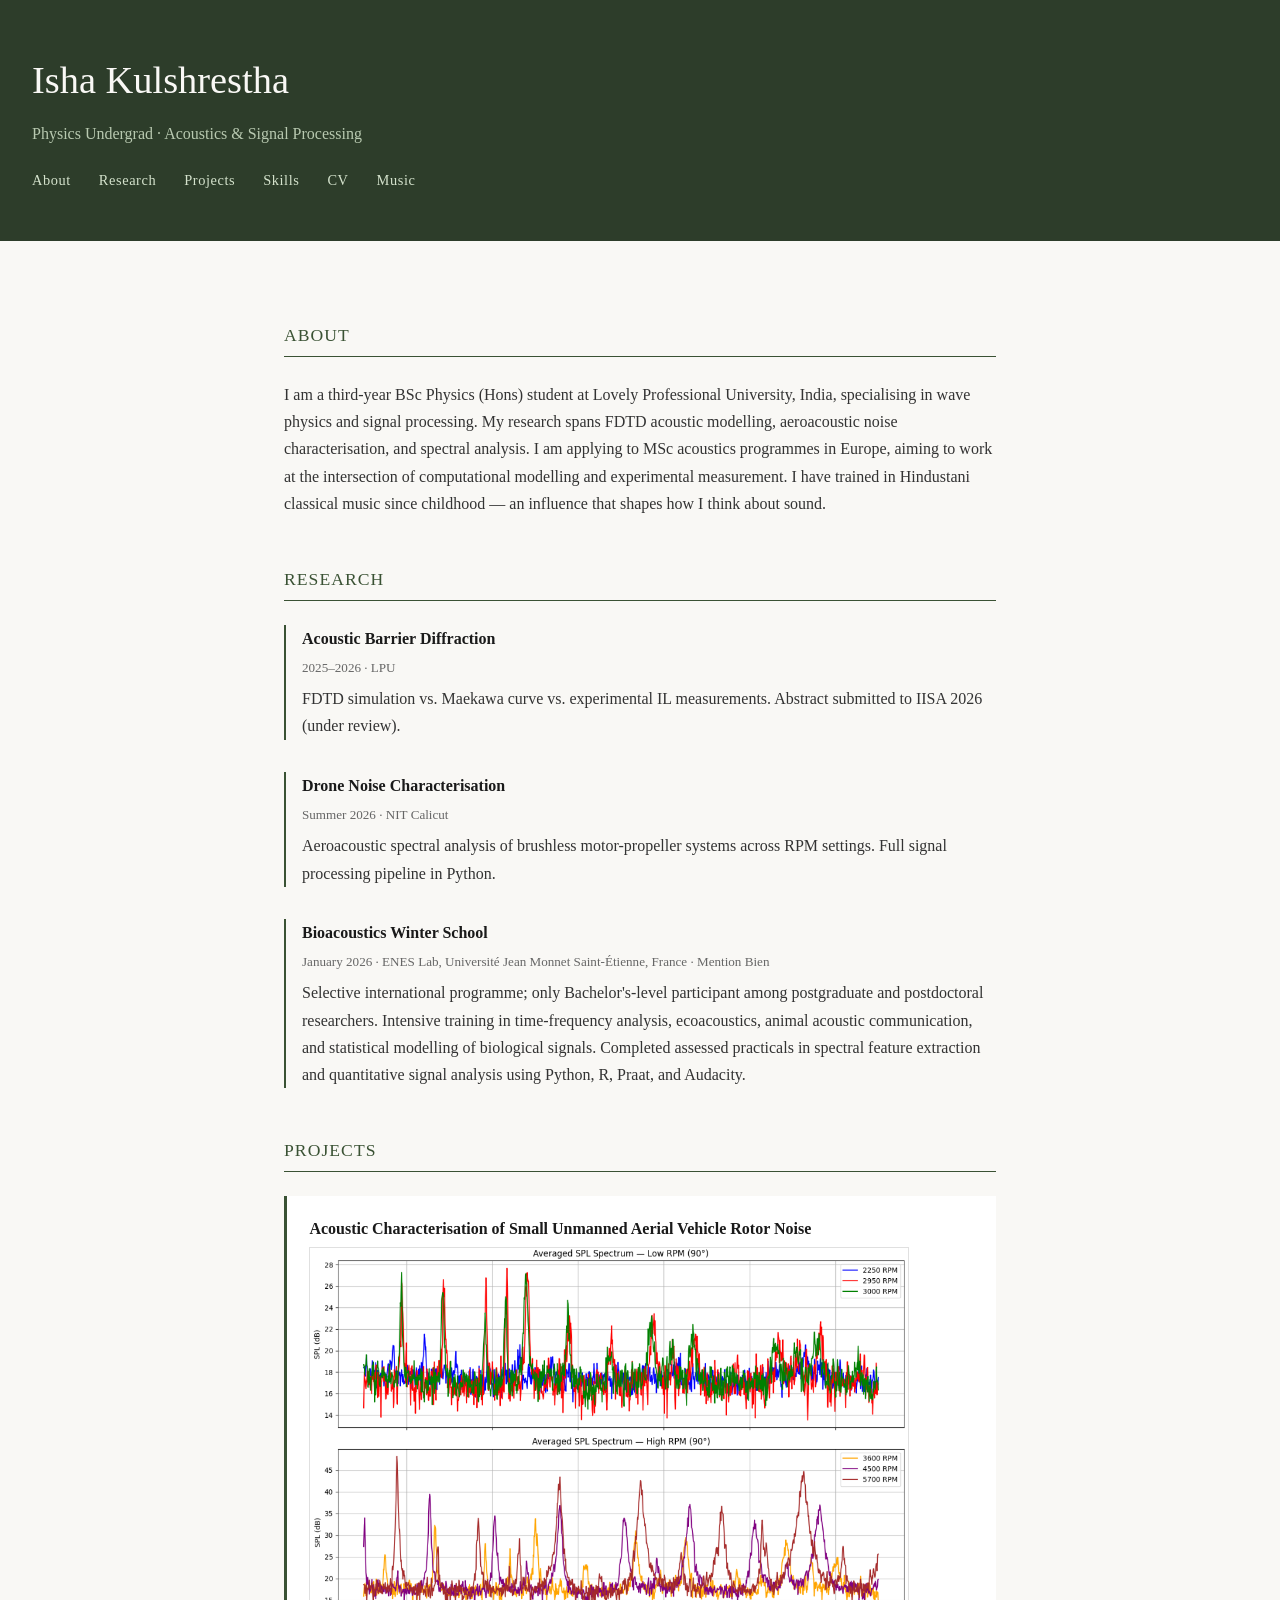
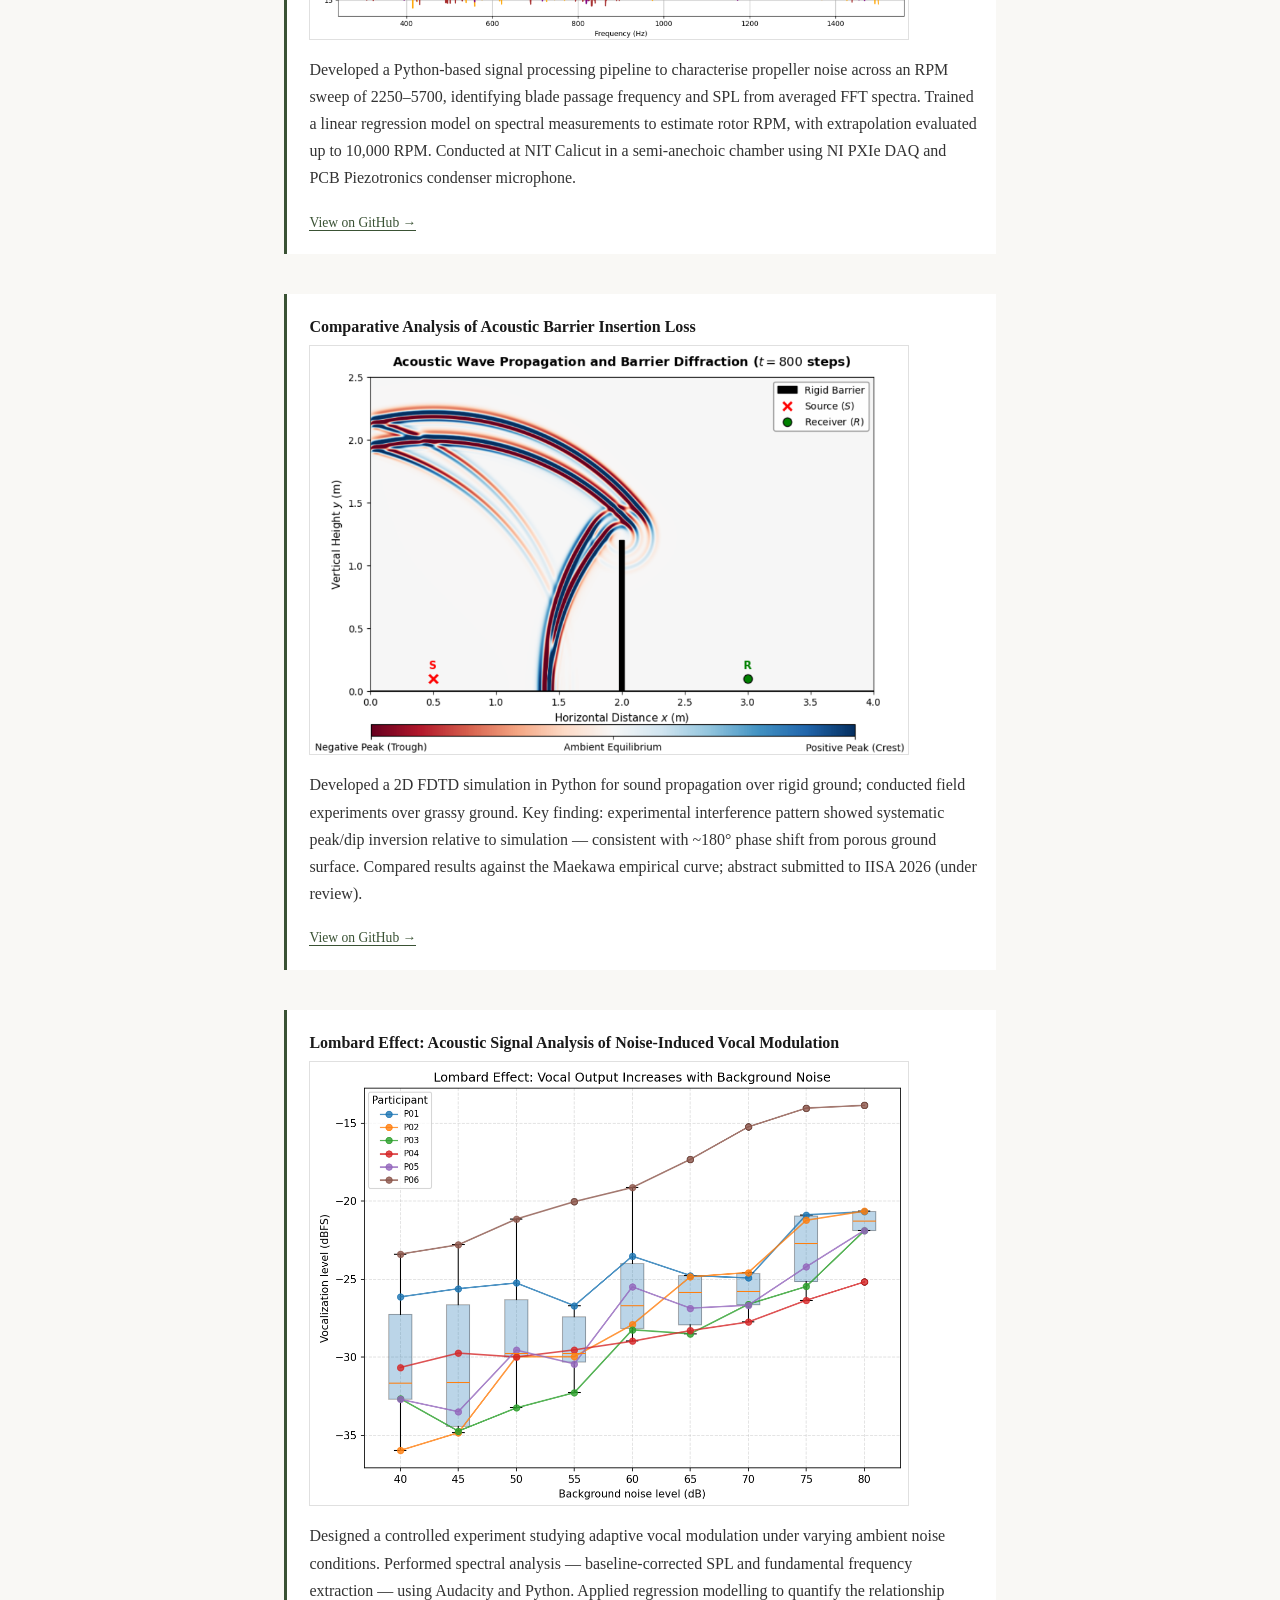
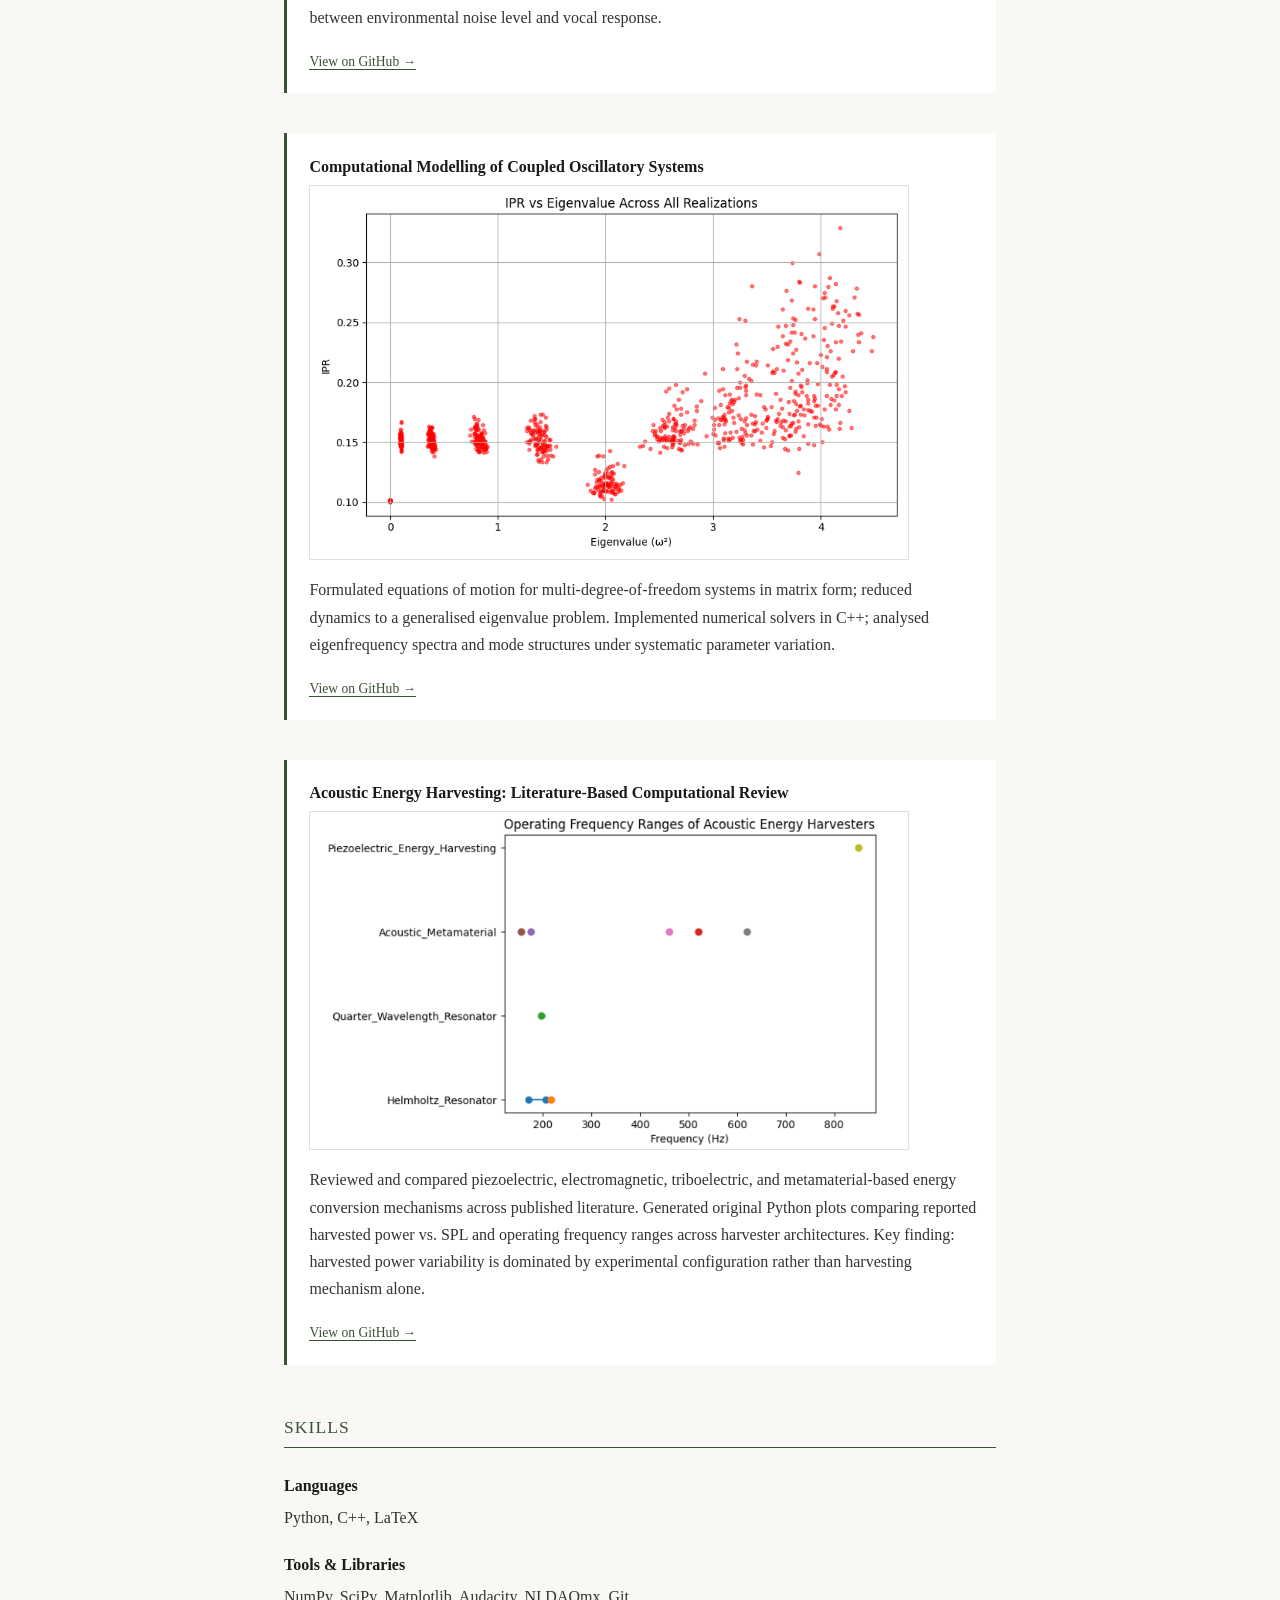
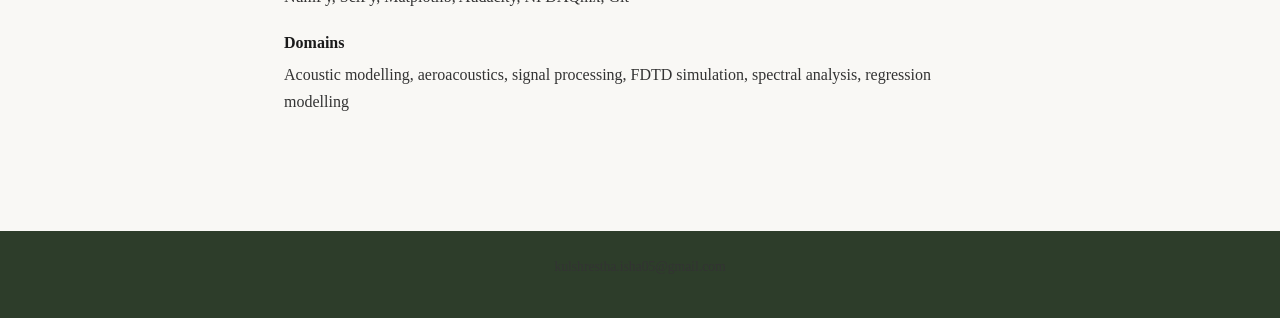
==== commit c89a90a4: "add music page" ====
--- a/index.html
+++ b/index.html
@@ -17,6 +17,7 @@
       <a href="#projects">Projects</a>
       <a href="#skills">Skills</a>
       <a href="assets/CV.pdf" target="_blank">CV</a>
+      <a href="music.html">Music</a>
     </nav>
   </header>
 
--- a/style.css
+++ b/style.css
@@ -131,4 +131,20 @@
   display: block;
   margin-bottom: 1rem;
   border: 1px solid #e0e0e0;
+}
+/* MUSIC PAGE */
+.music-video {
+  display: block;
+  margin-bottom: 1rem;
+  border: 1px solid #e0e0e0;
+}
+
+.music-video-square {
+  width: 100%;
+  max-width: 380px;
+}
+
+.music-video-tall {
+  width: 100%;
+  max-width: 320px;
 }
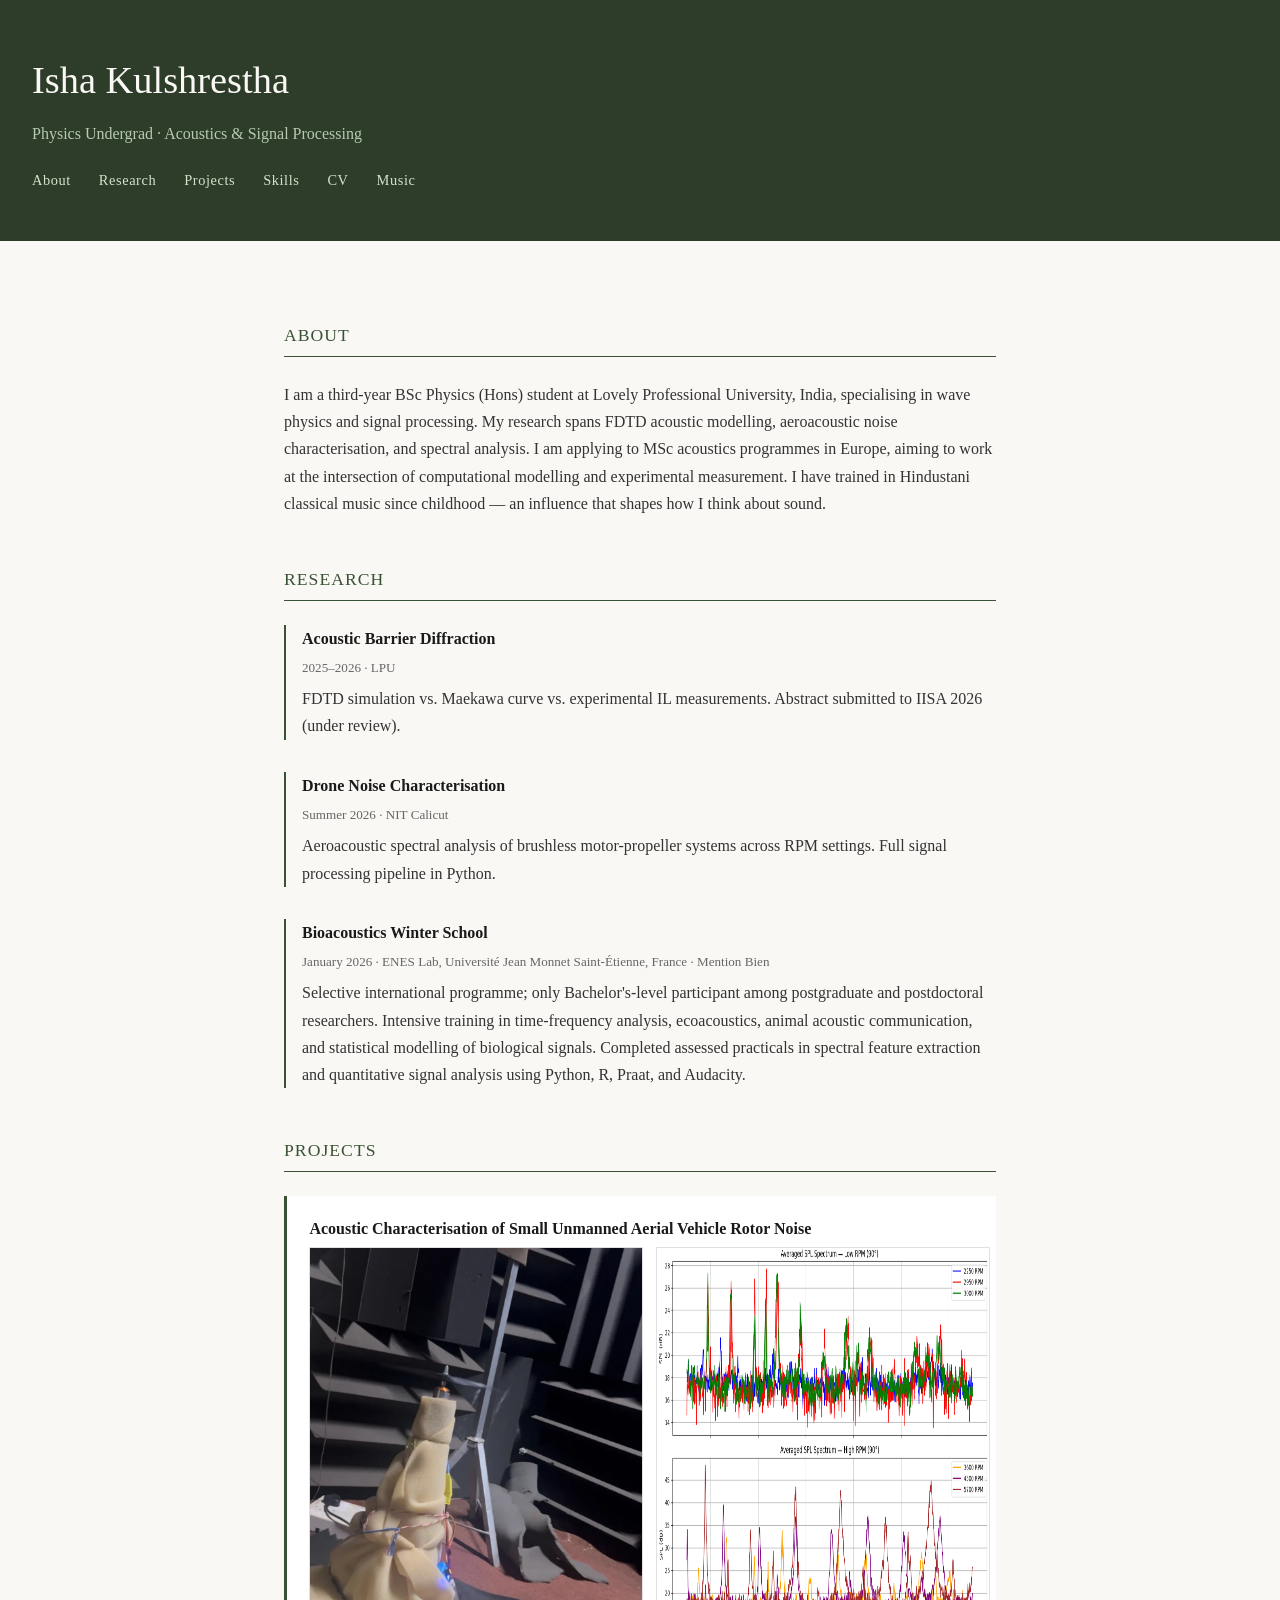
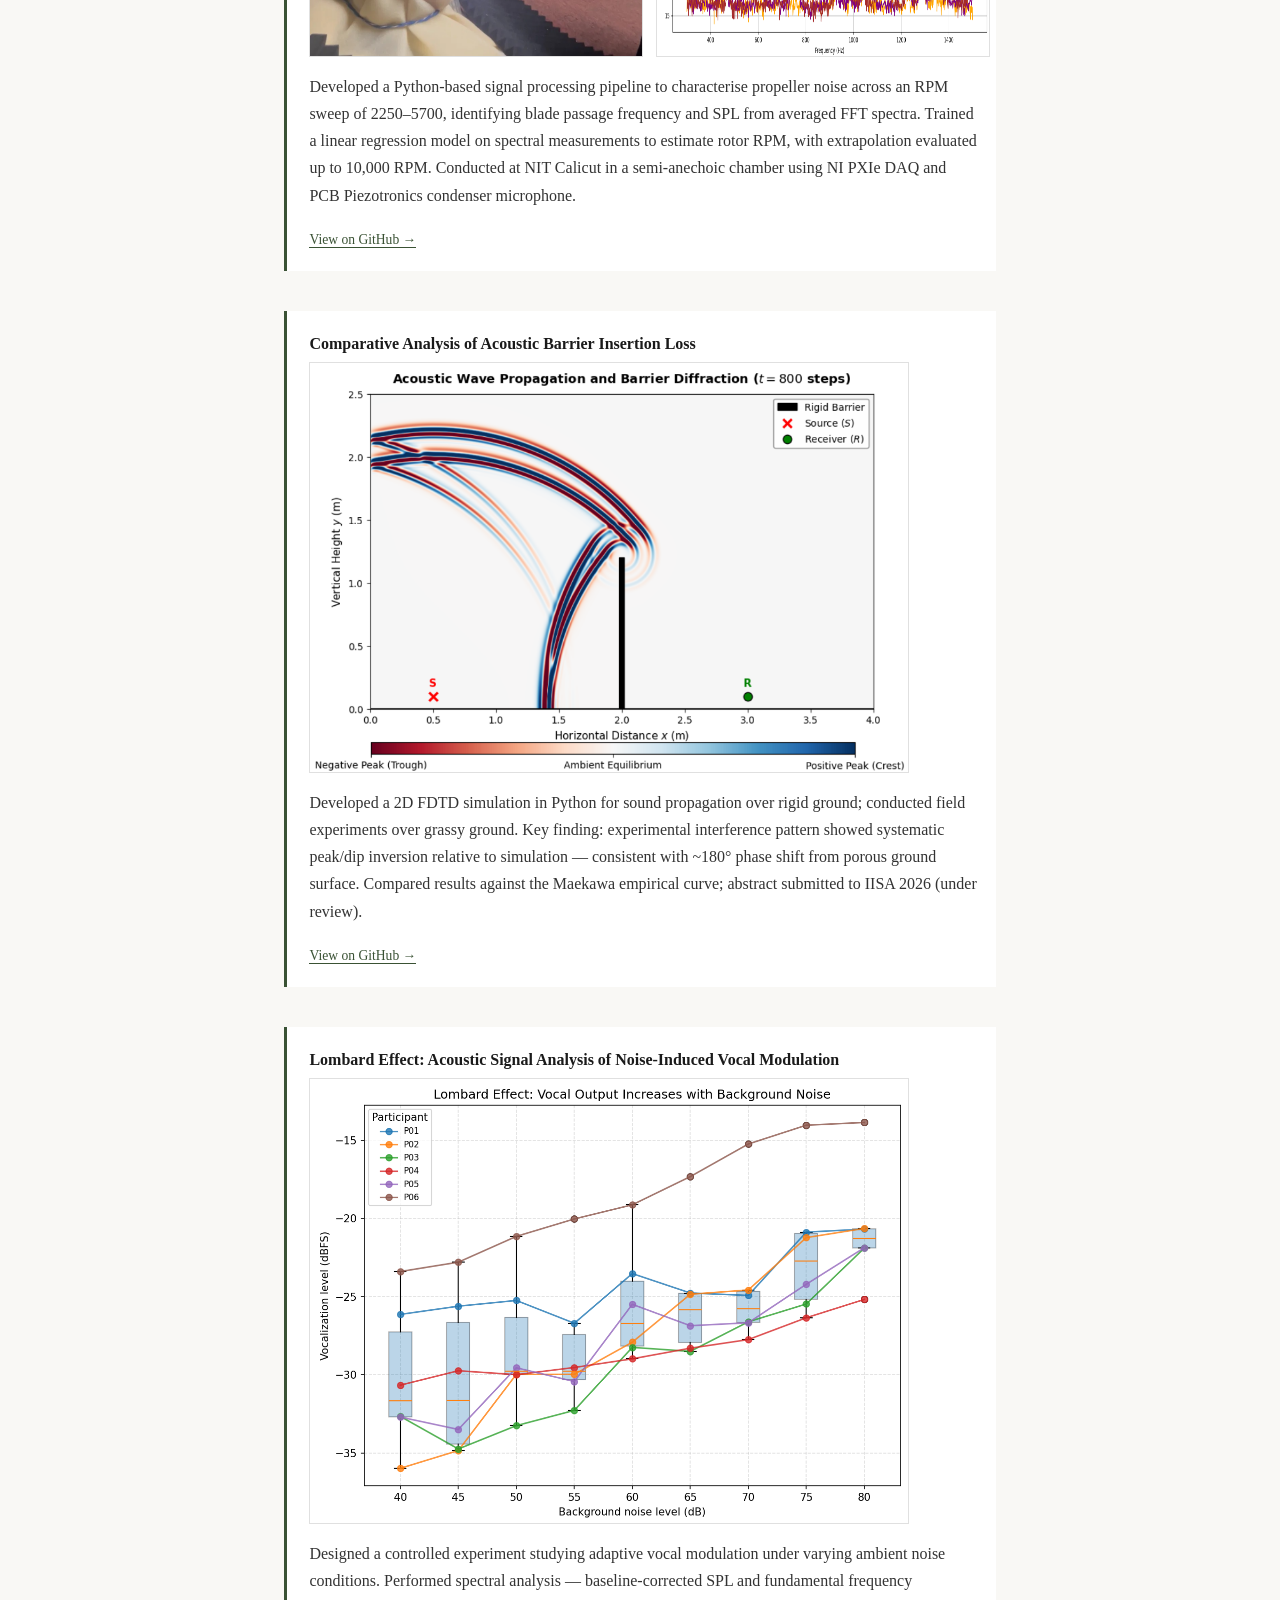
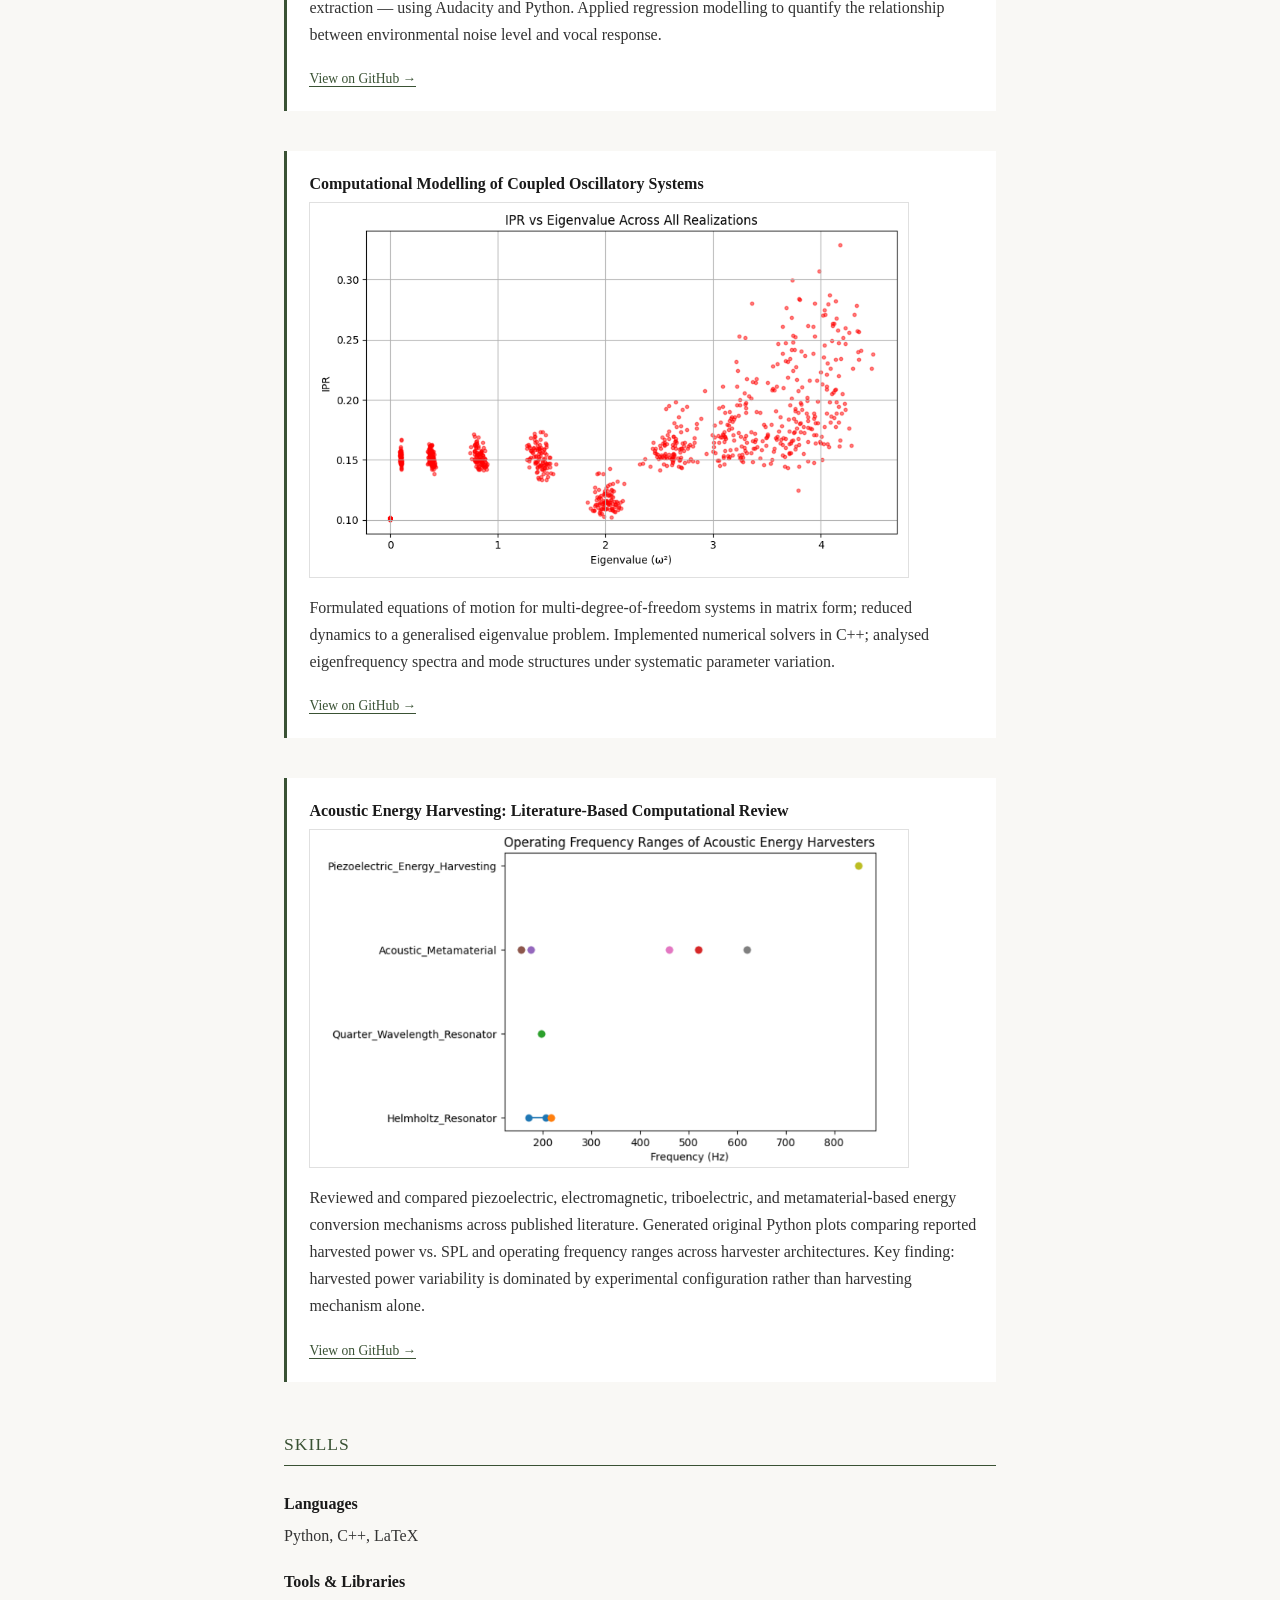
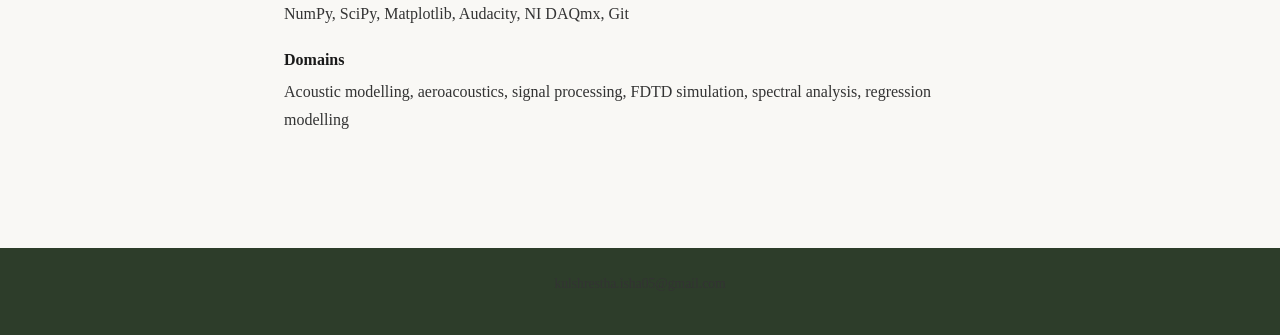
==== commit aca8c66c: "add drone setup image" ====
--- a/index.html
+++ b/index.html
@@ -56,10 +56,13 @@
 
       <div class="project-card">
         <h3>Acoustic Characterisation of Small Unmanned Aerial Vehicle Rotor Noise</h3>
-        <img src="assets/drone_spectrum.png" alt="Averaged SPL spectrum across RPM sweep" class="project-img">
-        <p>Developed a Python-based signal processing pipeline to characterise propeller noise across an RPM sweep of 2250–5700, identifying blade passage frequency and SPL from averaged FFT spectra. Trained a linear regression model on spectral measurements to estimate rotor RPM, with extrapolation evaluated up to 10,000 RPM. Conducted at NIT Calicut in a semi-anechoic chamber using NI PXIe DAQ and PCB Piezotronics condenser microphone.</p>
-        <a href="https://github.com/IshaK-2006/drone_noise_assessment" target="_blank">View on GitHub →</a>
+        <div class="image-row">
+          <img src="assets/drone_setup.jpeg" alt="Drone propeller test rig inside semi-anechoic chamber" class="project-img-half">
+          <img src="assets/drone_spectrum.png" alt="Averaged SPL spectrum across RPM sweep" class="project-img-half">
       </div>
+      <p>Developed a Python-based signal processing pipeline to characterise propeller noise across an RPM sweep of 2250–5700, identifying blade passage frequency and SPL from averaged FFT spectra. Trained a linear regression model on spectral measurements to estimate rotor RPM, with extrapolation evaluated up to 10,000 RPM. Conducted at NIT Calicut in a semi-anechoic chamber using NI PXIe DAQ and PCB Piezotronics condenser microphone.</p>
+      <a href="https://github.com/IshaK-2006/drone_noise_assessment" target="_blank">View on GitHub →</a>
+        </div>
 
       <div class="project-card">
         <h3>Comparative Analysis of Acoustic Barrier Insertion Loss</h3>
--- a/style.css
+++ b/style.css
@@ -147,4 +147,16 @@
 .music-video-tall {
   width: 100%;
   max-width: 320px;
+}
+
+.image-row {
+  display: flex;
+  gap: 0.8rem;
+  margin-bottom: 1rem;
+}
+
+.project-img-half {
+  width: 50%;
+  border: 1px solid #e0e0e0;
+  display: block;
 }
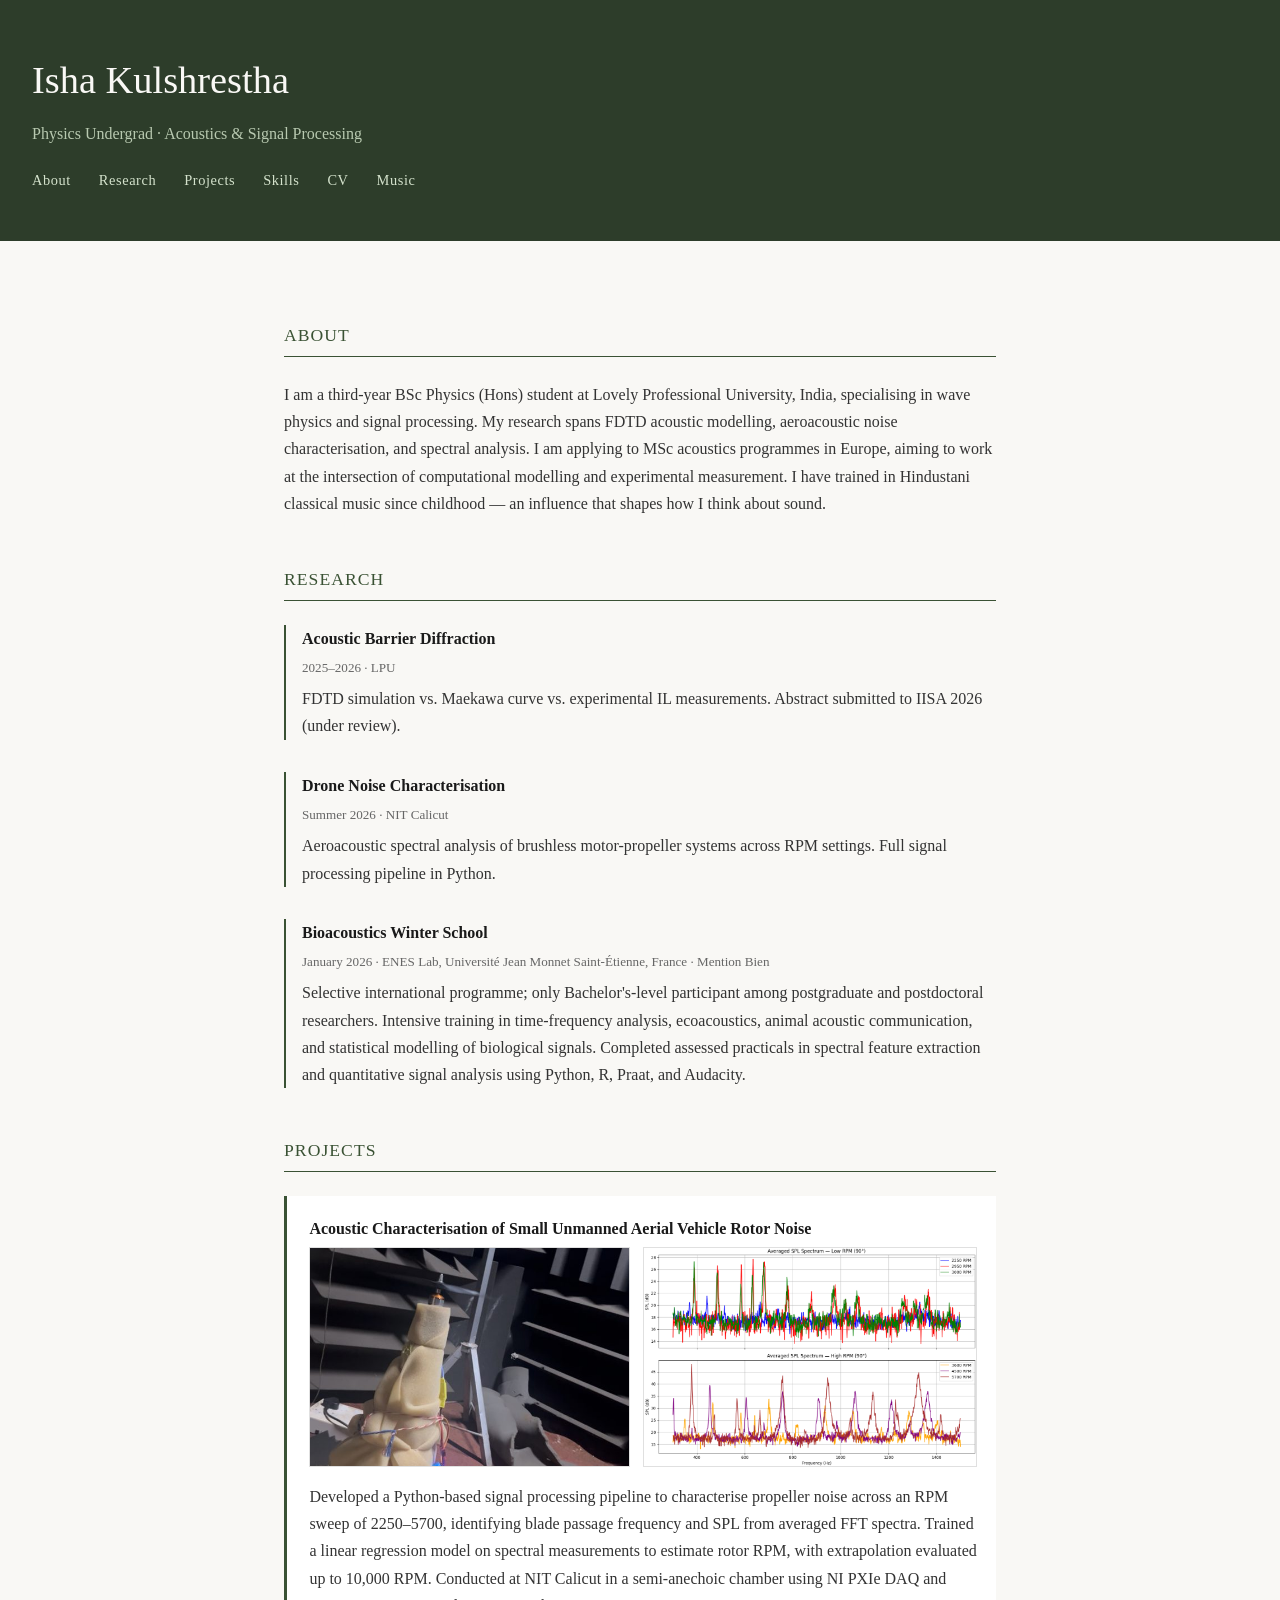
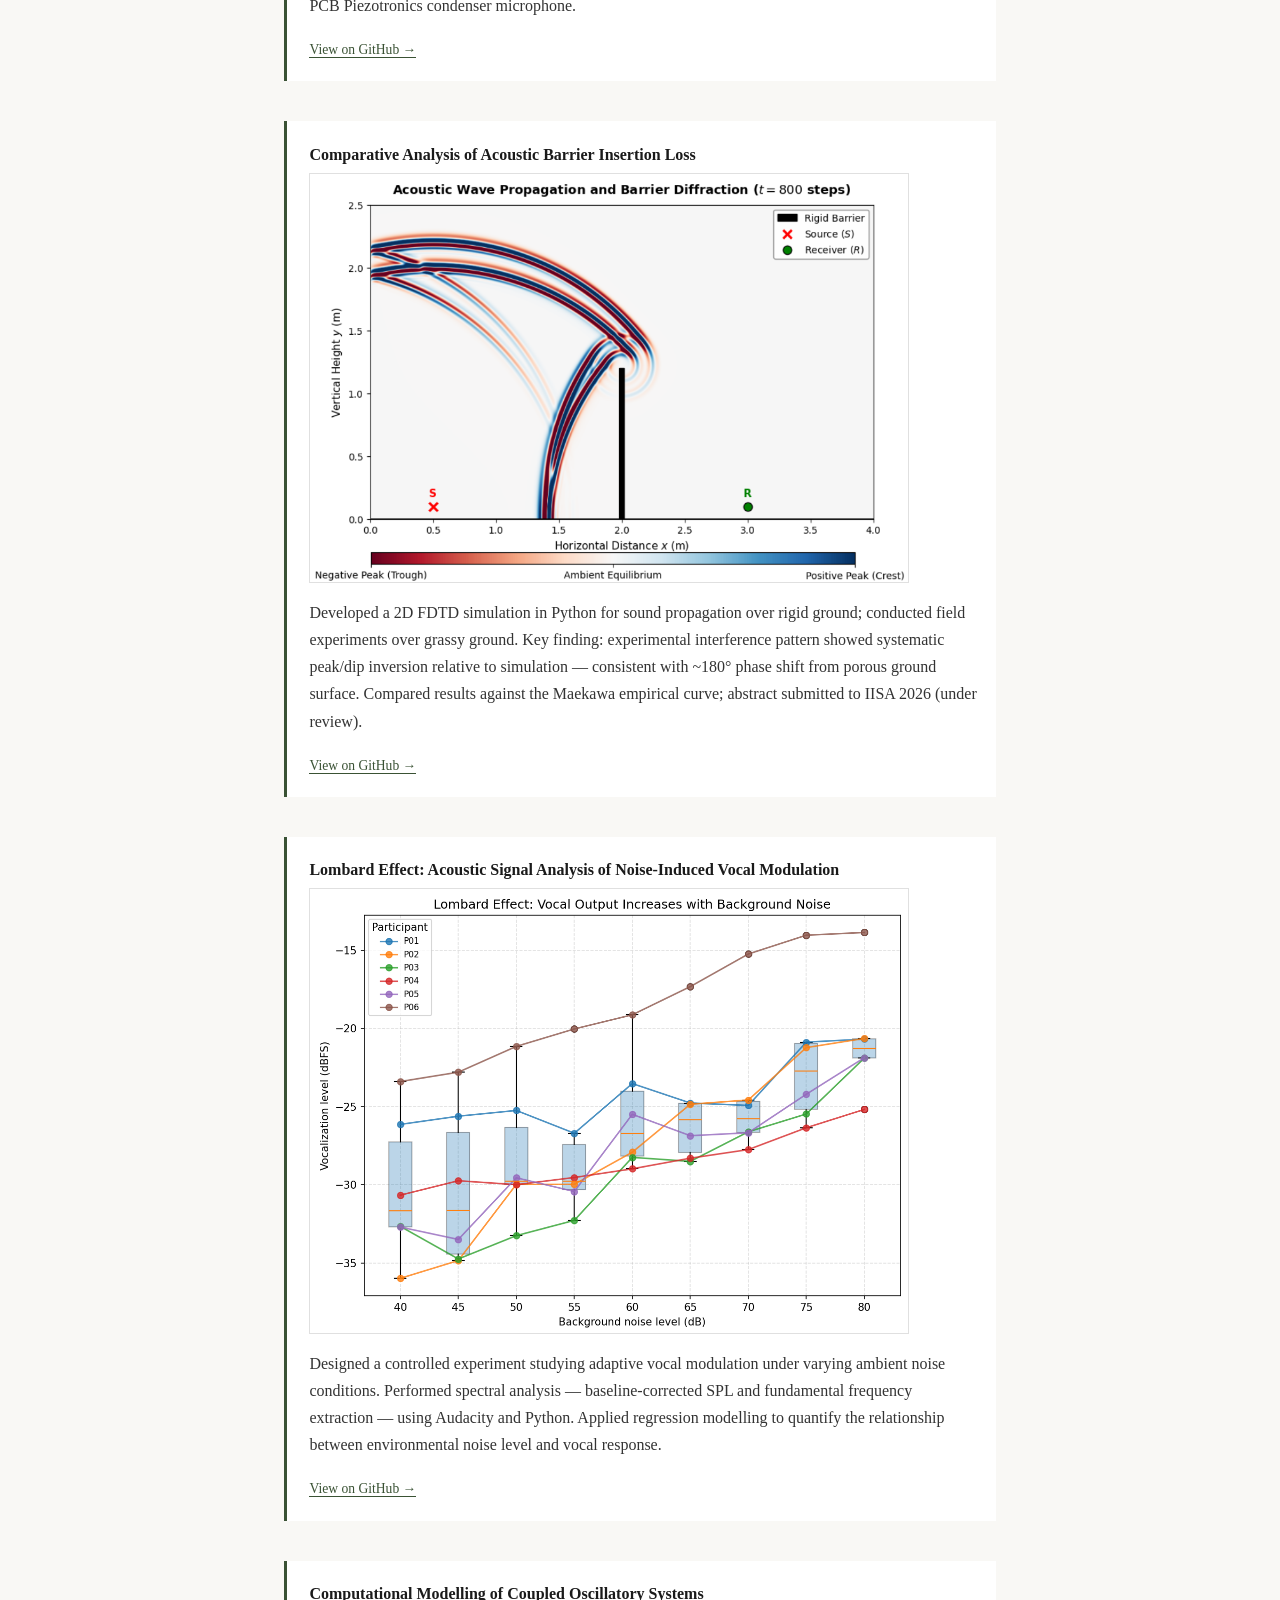
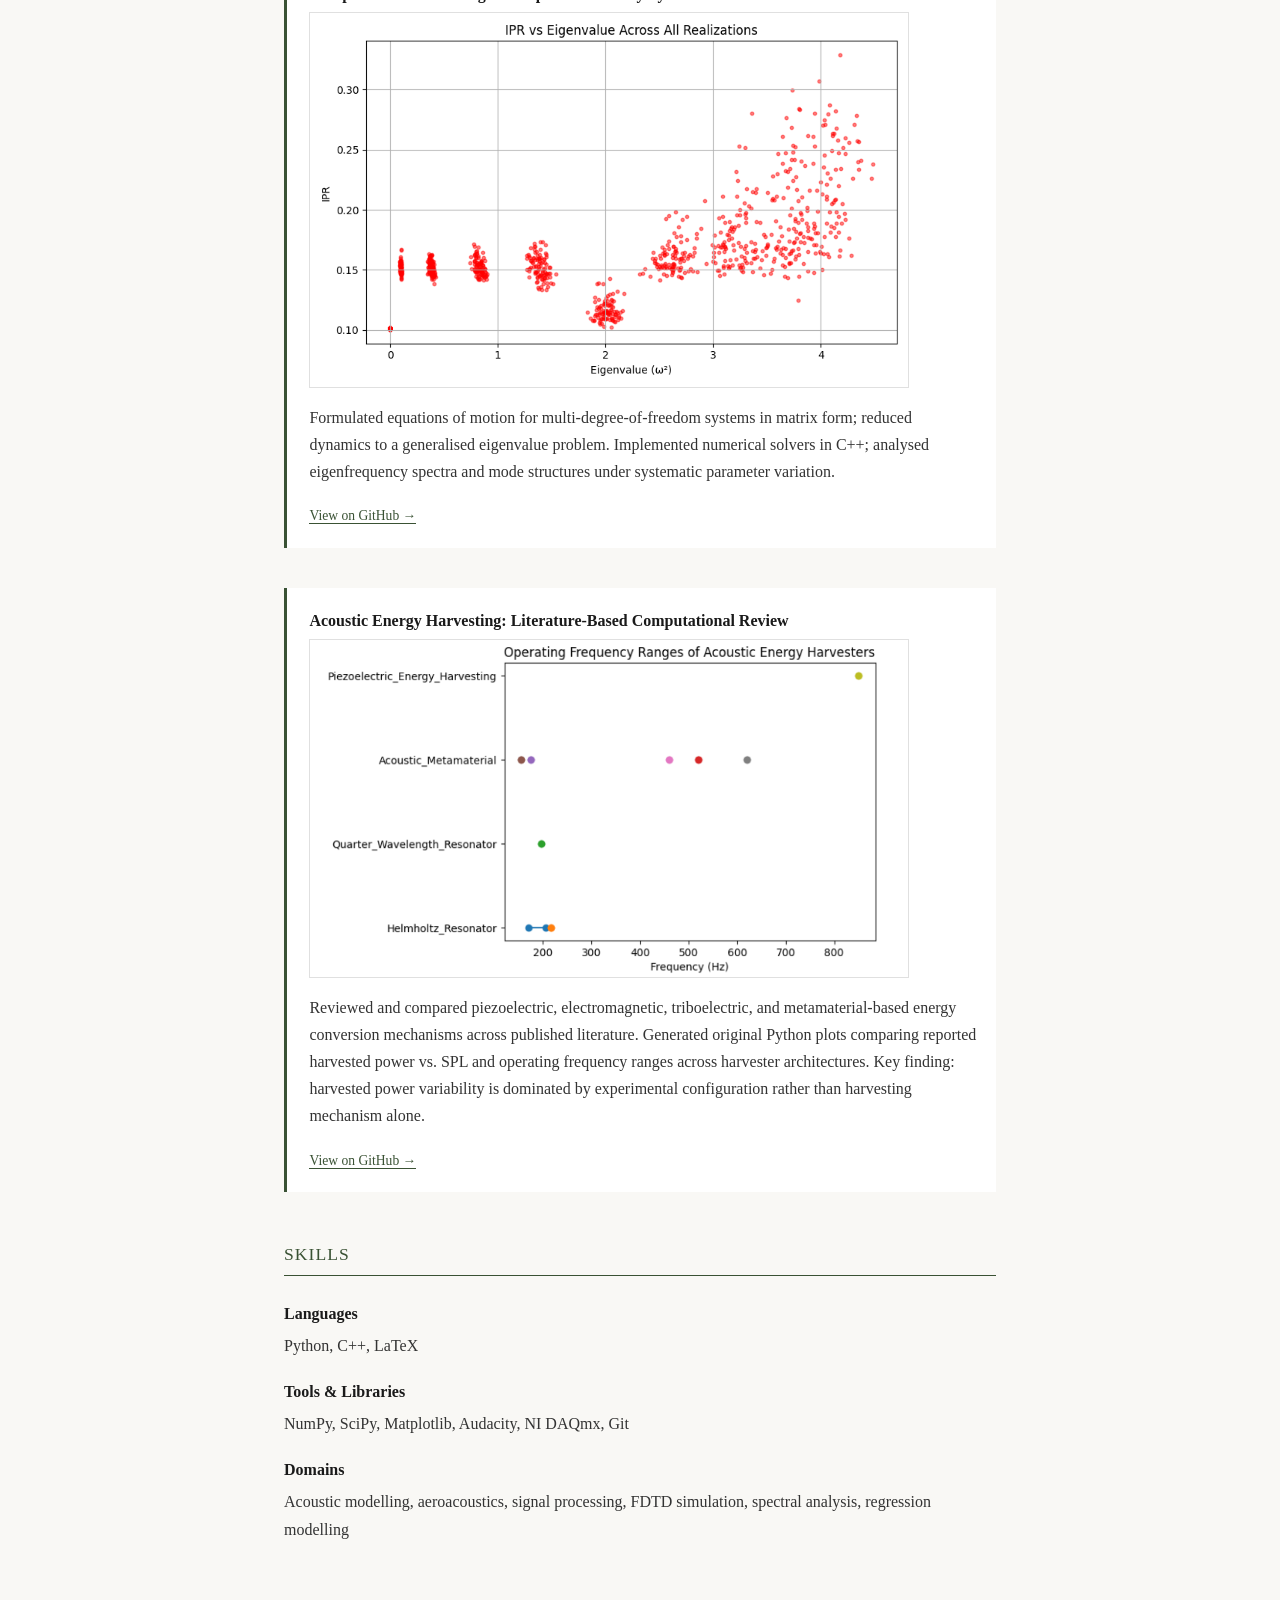
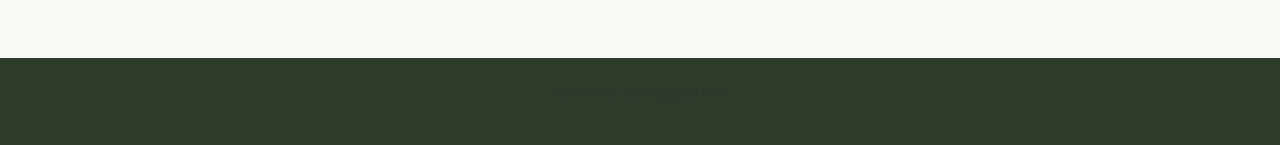
==== commit cd38d825: "changing image size" ====
--- a/index.html
+++ b/index.html
@@ -57,7 +57,7 @@
       <div class="project-card">
         <h3>Acoustic Characterisation of Small Unmanned Aerial Vehicle Rotor Noise</h3>
         <div class="image-row">
-          <img src="assets/drone_setup.jpeg" alt="Drone propeller test rig inside semi-anechoic chamber" class="project-img-half">
+          <img src="assets/drone_setup.jpg" alt="Drone propeller test rig inside semi-anechoic chamber" class="project-img-half">
           <img src="assets/drone_spectrum.png" alt="Averaged SPL spectrum across RPM sweep" class="project-img-half">
       </div>
       <p>Developed a Python-based signal processing pipeline to characterise propeller noise across an RPM sweep of 2250–5700, identifying blade passage frequency and SPL from averaged FFT spectra. Trained a linear regression model on spectral measurements to estimate rotor RPM, with extrapolation evaluated up to 10,000 RPM. Conducted at NIT Calicut in a semi-anechoic chamber using NI PXIe DAQ and PCB Piezotronics condenser microphone.</p>
--- a/style.css
+++ b/style.css
@@ -153,10 +153,13 @@
   display: flex;
   gap: 0.8rem;
   margin-bottom: 1rem;
+  align-items: center;
 }
 
 .project-img-half {
   width: 50%;
+  height: 220px;
+  object-fit: cover;
   border: 1px solid #e0e0e0;
   display: block;
 }
